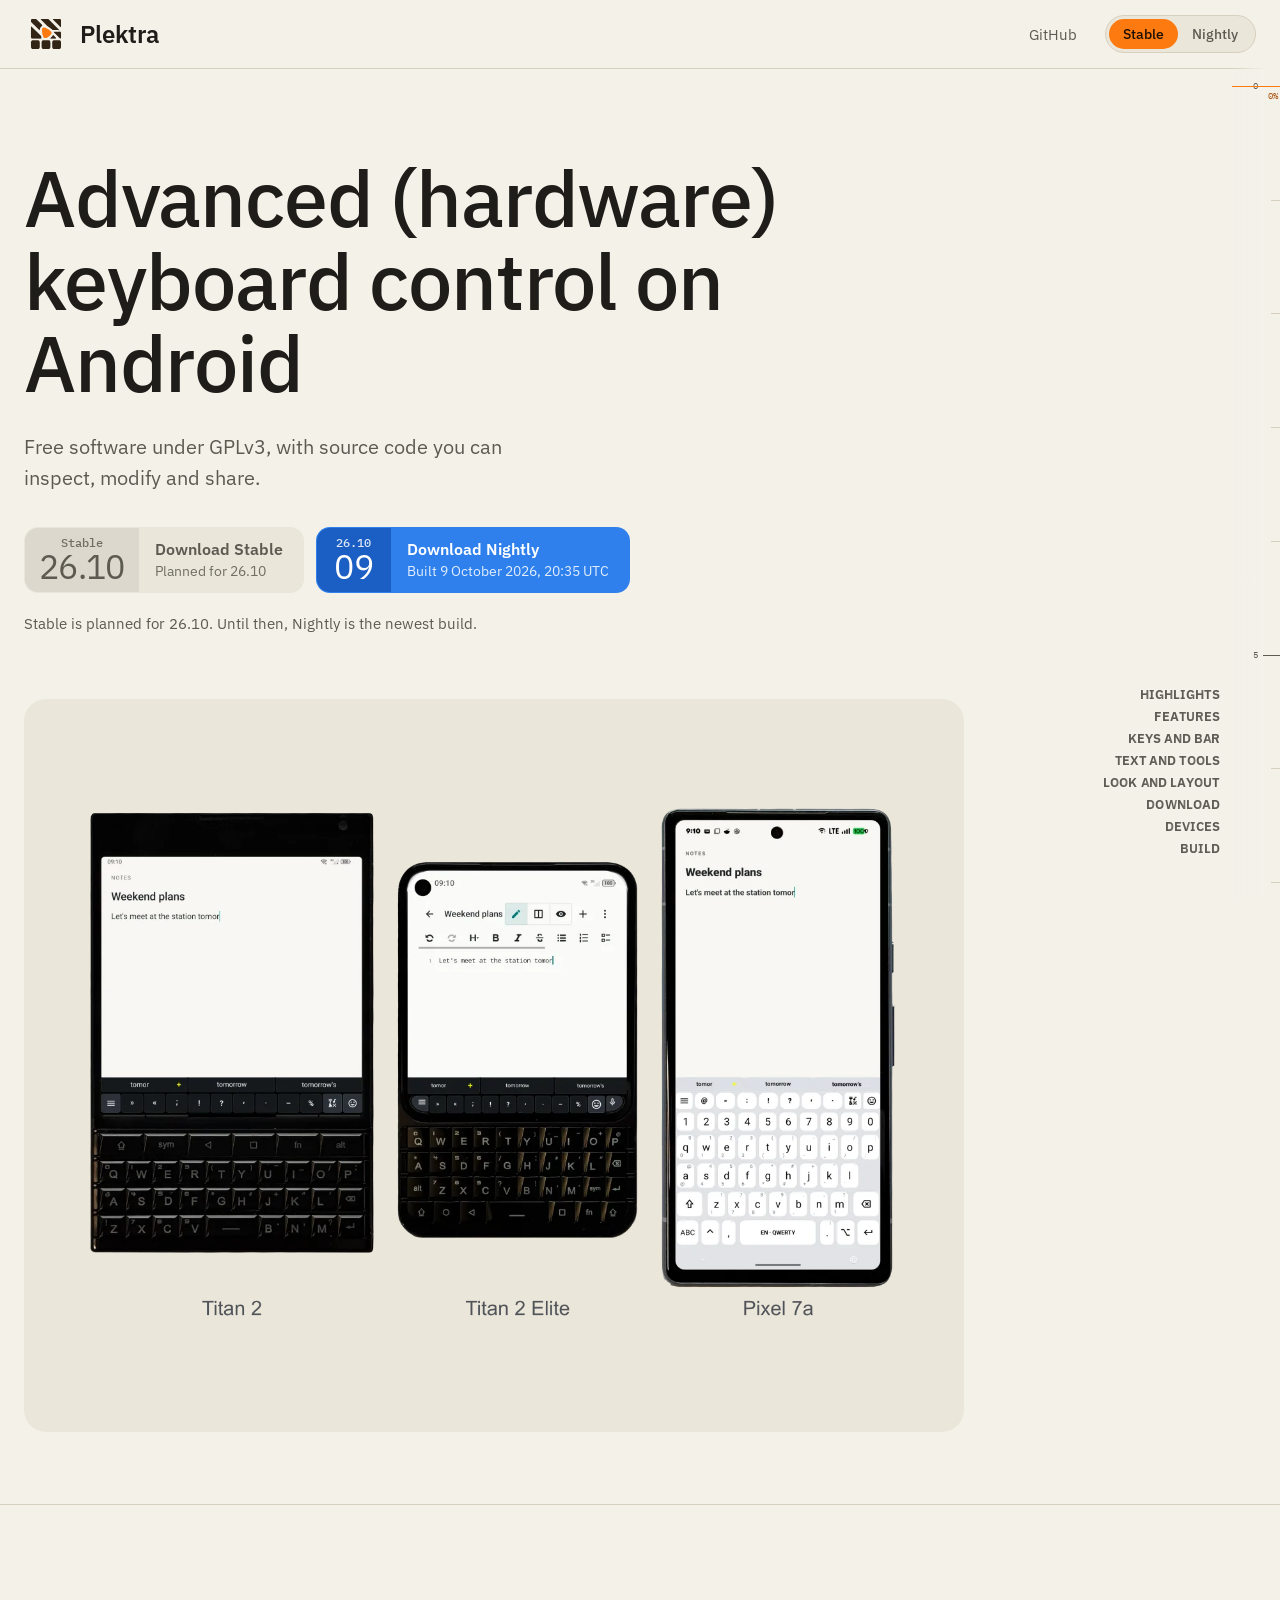
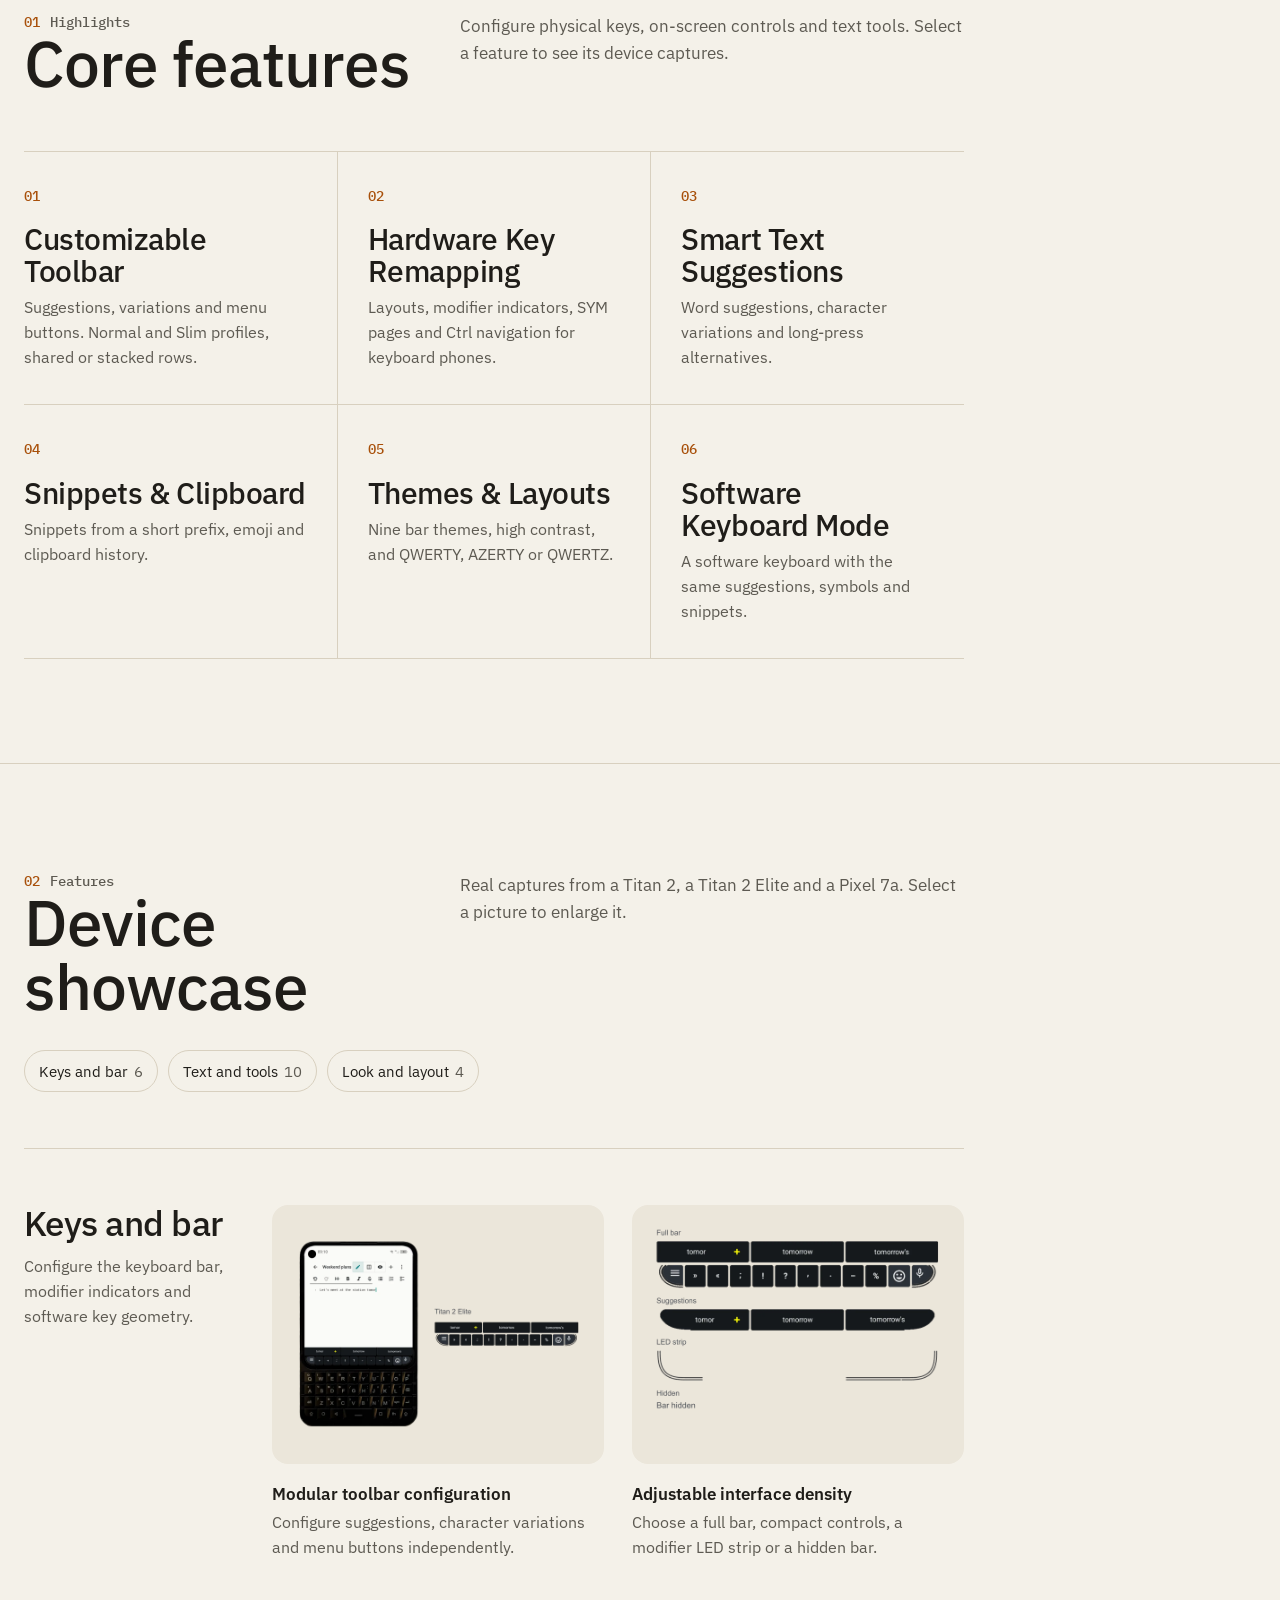
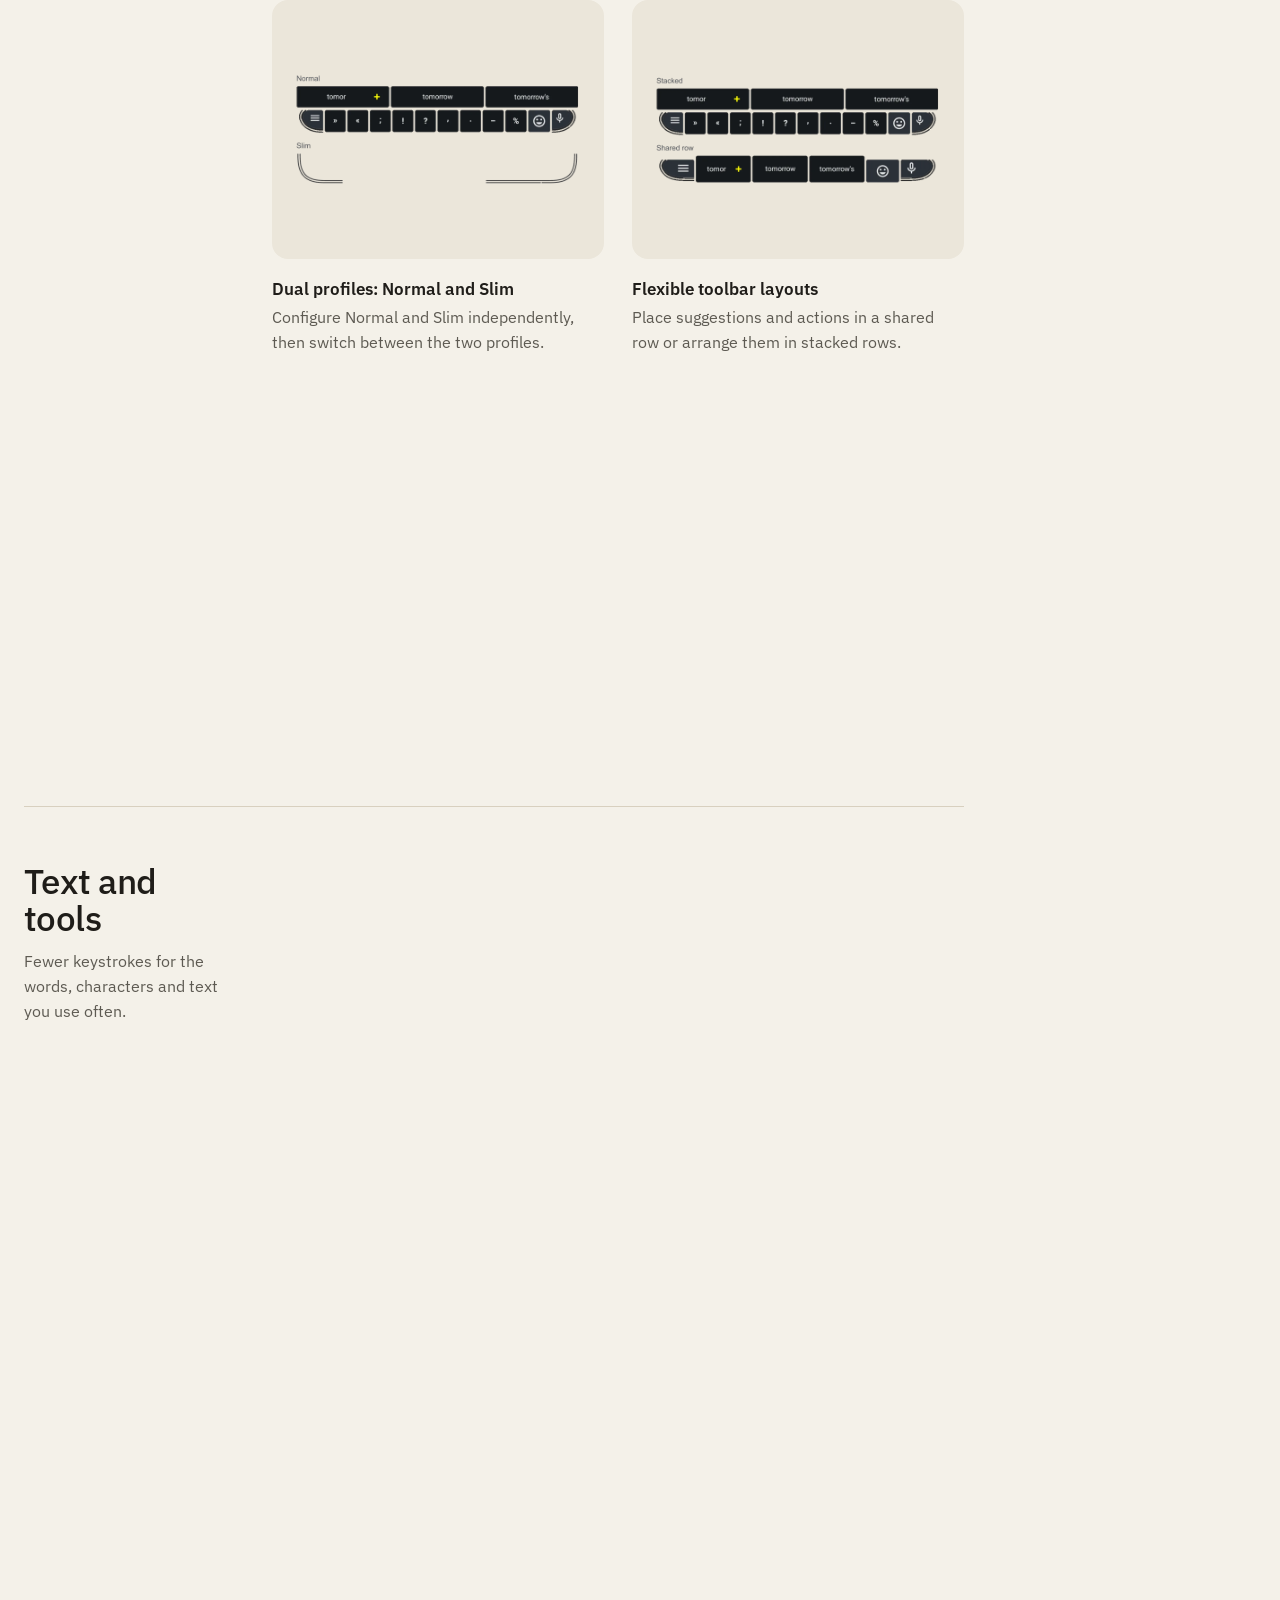
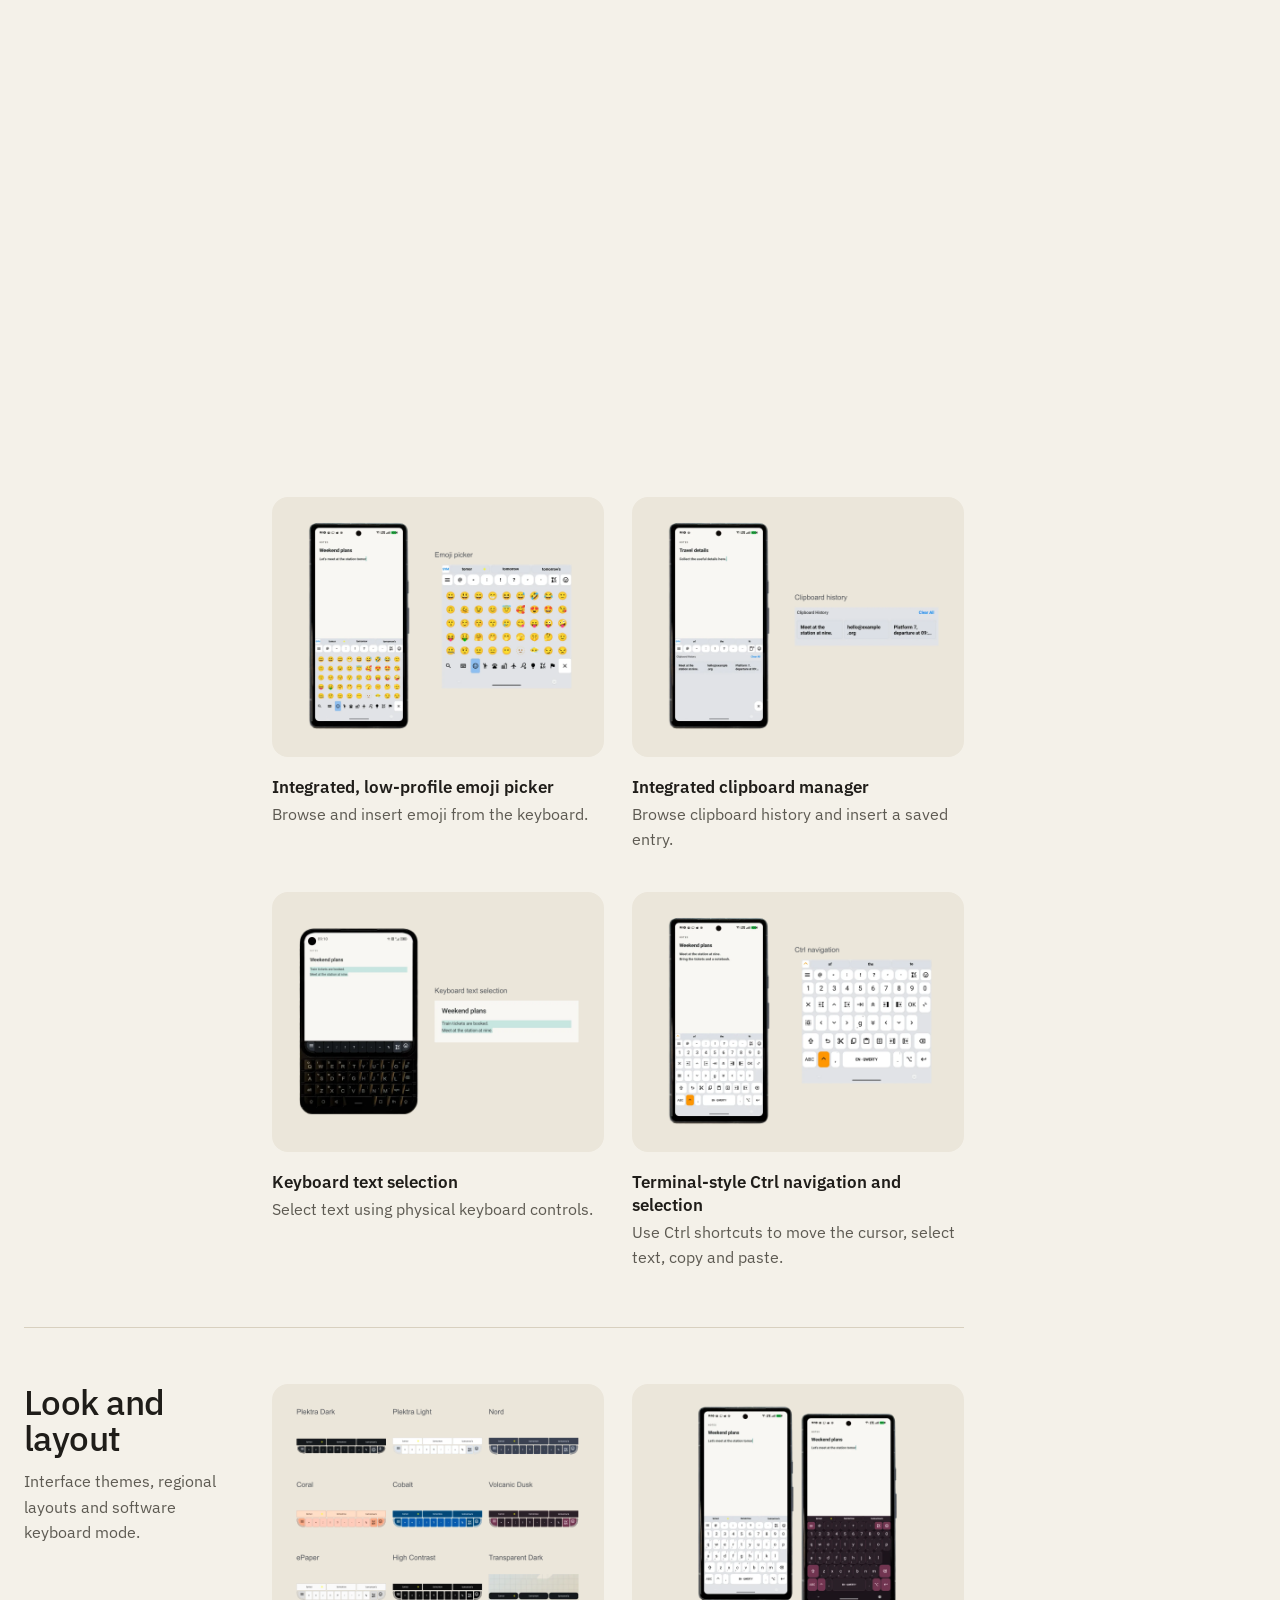
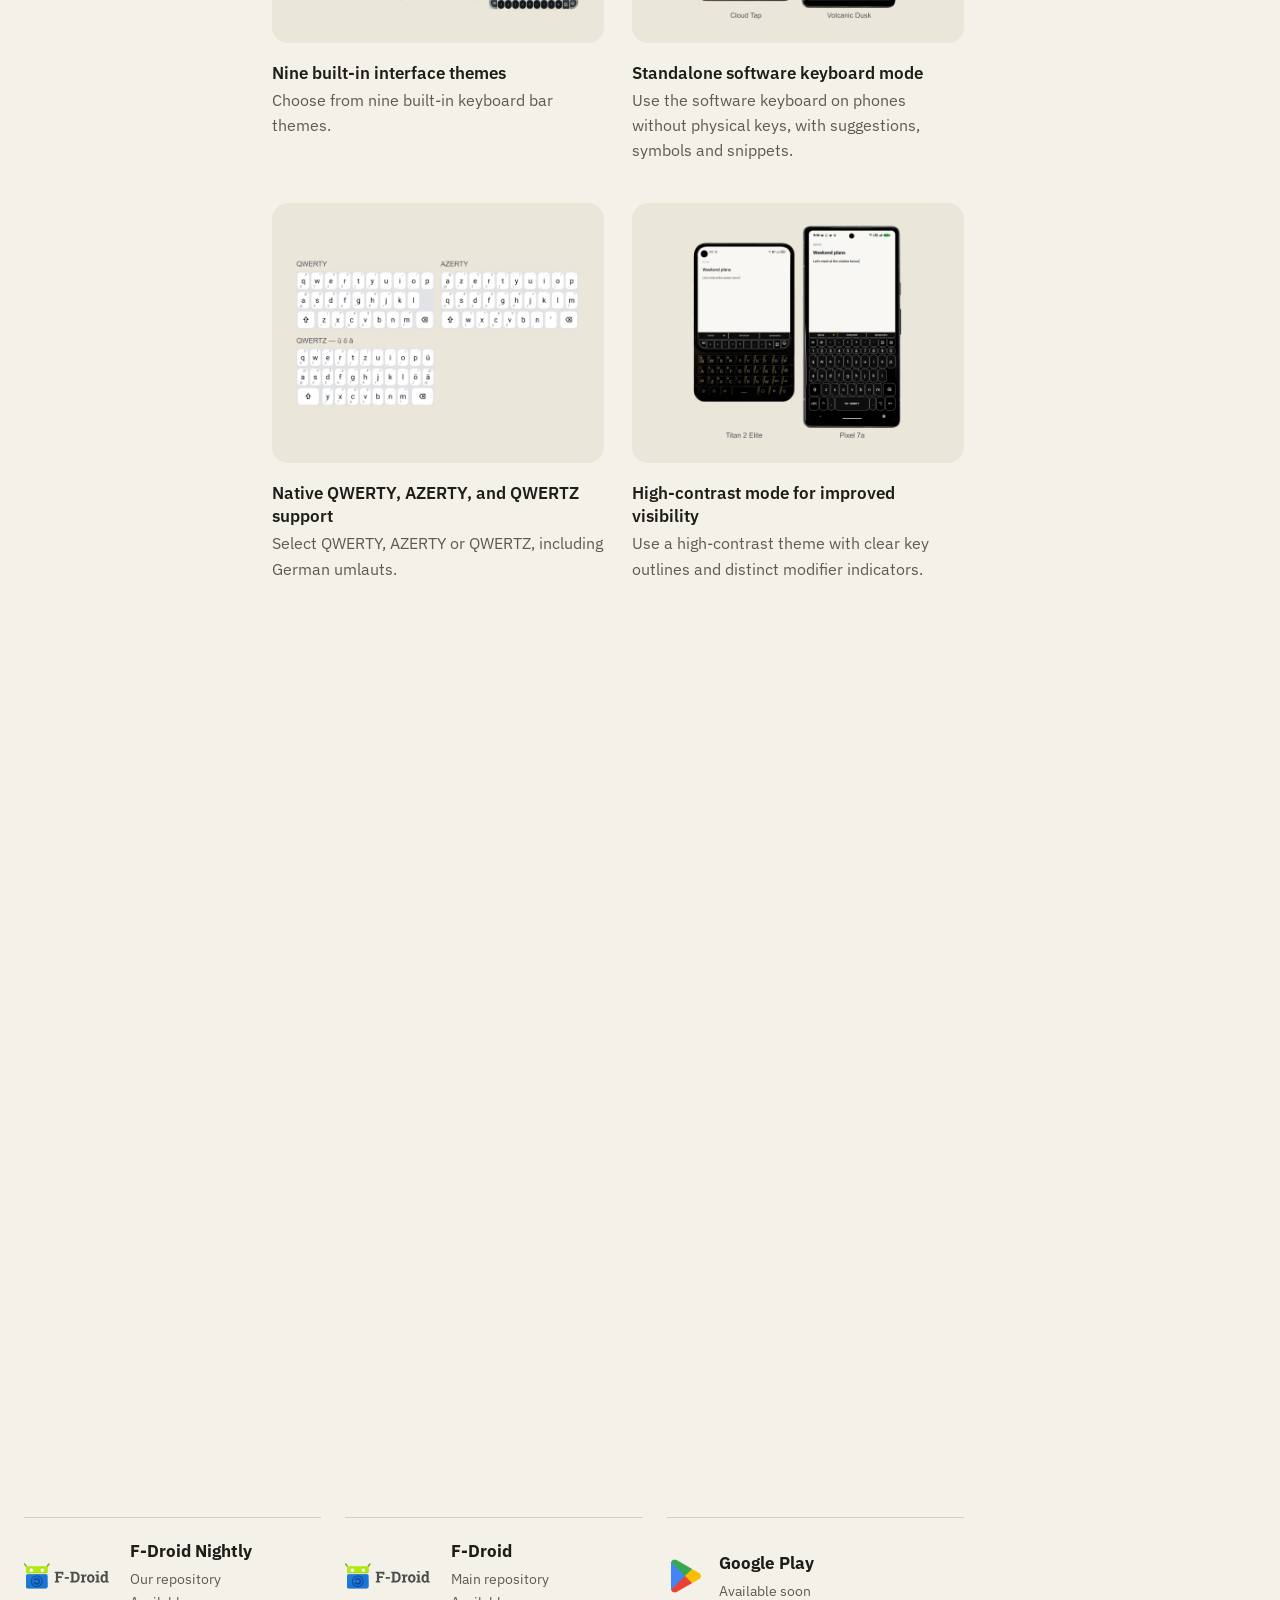
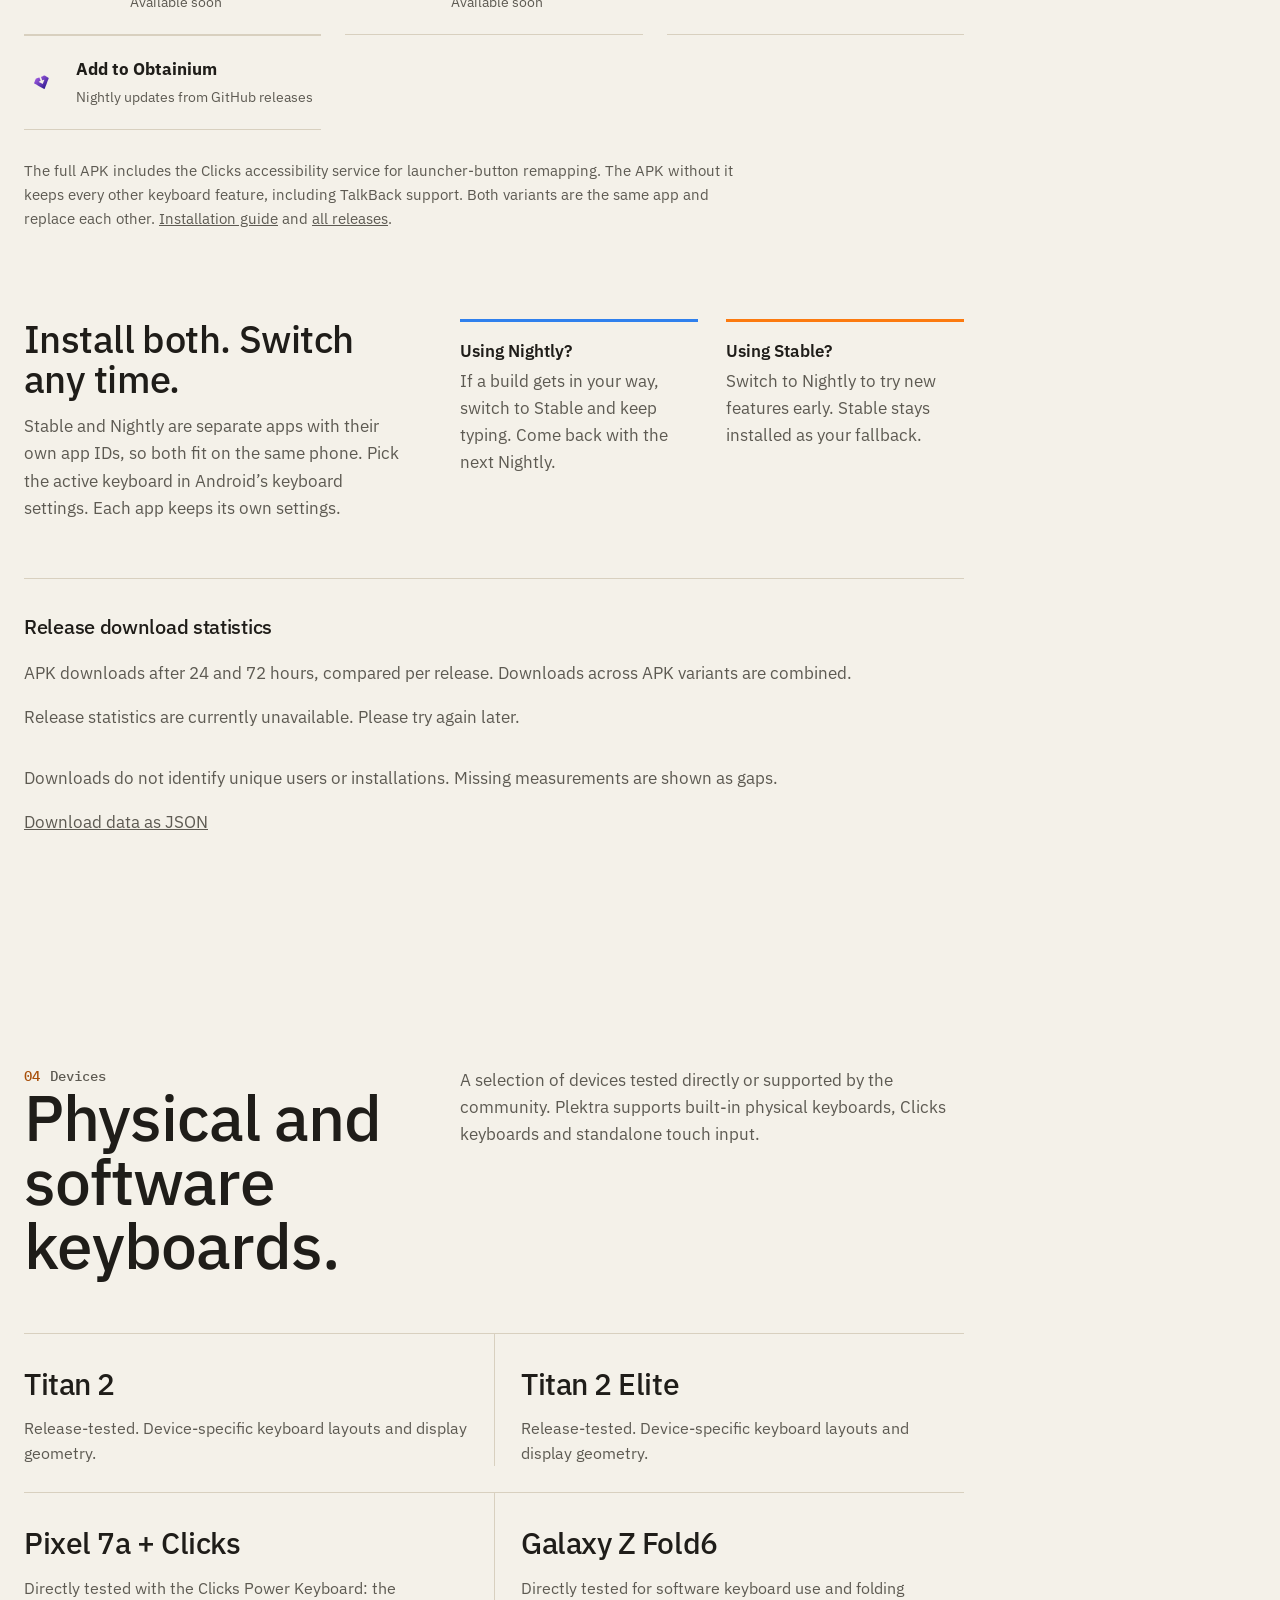
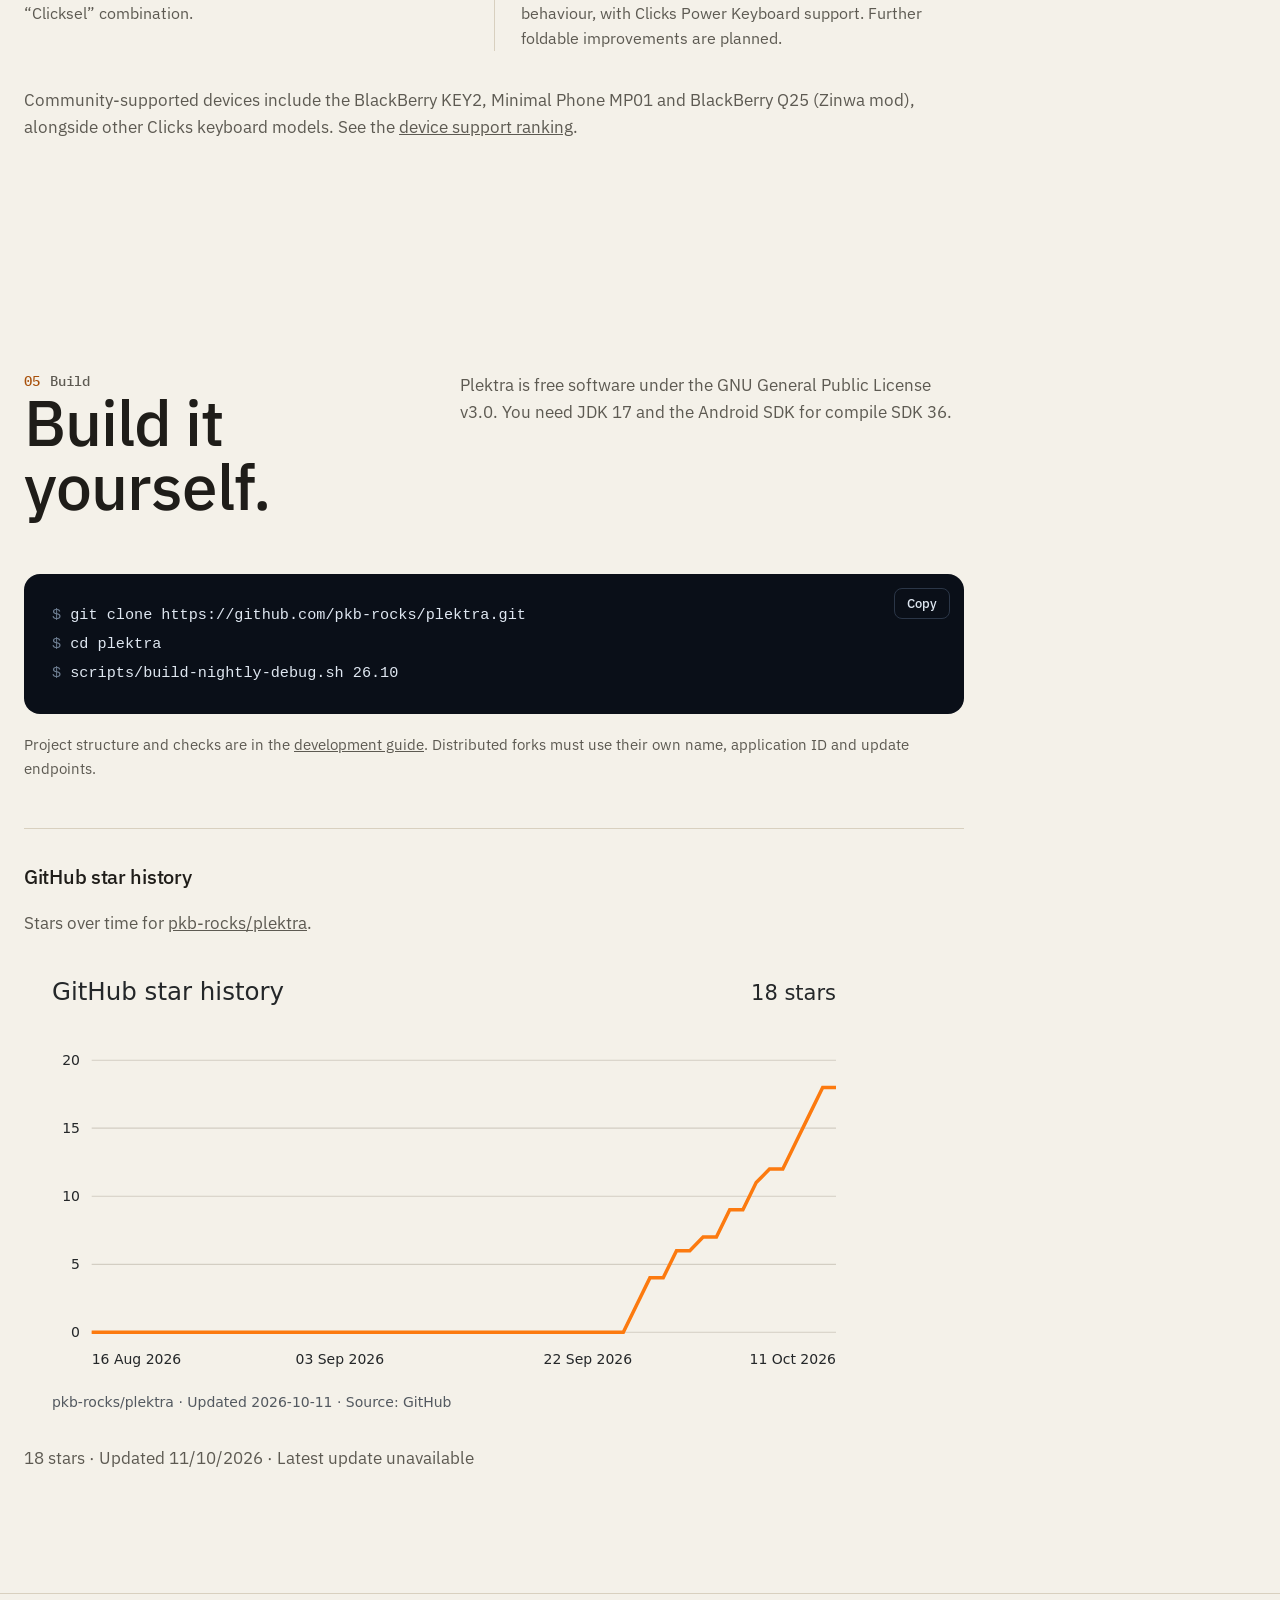
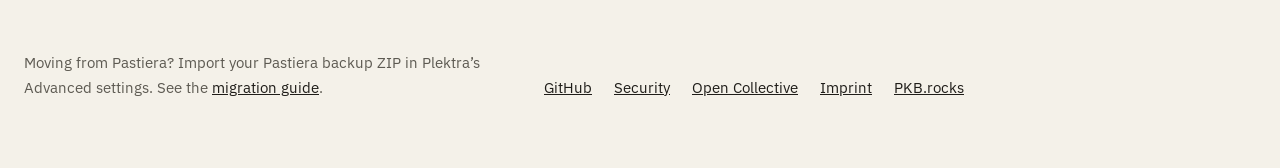
==== plektra/index.html @ b39e043f "Add the Plektra product page and dynamic project statistics Introduce Stable and Nightly presentatio" ====
<!doctype html>
<html lang="en" data-channel="stable">
  <head>
    <meta charset="utf-8">
    <meta name="viewport" content="width=device-width, initial-scale=1">
    <title>Plektra: advanced (hardware) keyboard control on Android</title>
    <meta name="description" content="Free software under GPLv3, with source code you can inspect, modify and share.">
    <meta property="og:title" content="Plektra: advanced (hardware) keyboard control on Android">
    <meta property="og:description" content="Configurable layouts, input tools and keyboard controls for Android phones with physical keyboards.">
    <meta property="og:type" content="website">
    <meta property="og:url" content="https://pkb.rocks/plektra/">
    <meta property="og:image" content="https://pkb.rocks/plektra/assets/shots/stable/01-devices.webp">
    <link rel="icon" href="assets/logo-stable.svg" type="image/svg+xml" data-favicon>
    <script>
      // Apply the saved channel before first paint. ?channel=nightly wins over the saved choice.
      (() => {
        const fromUrl = new URLSearchParams(location.search).get("channel");
        let saved = null;
        try { saved = localStorage.getItem("plektra-channel"); } catch {}
        const channel = [fromUrl, saved].find((c) => c === "stable" || c === "nightly") ?? "stable";
        document.documentElement.dataset.channel = channel;
        // Reveal animations only with motion allowed; content stays visible if the module never runs.
        if (!matchMedia("(prefers-reduced-motion: reduce)").matches) {
          document.documentElement.classList.add("reveal-on");
          setTimeout(() => { if (!window.plektraReveal) document.documentElement.classList.remove("reveal-on"); }, 3000);
        }
      })();
    </script>
    <link rel="preconnect" href="https://fonts.googleapis.com">
    <link rel="preconnect" href="https://fonts.gstatic.com" crossorigin>
    <link rel="stylesheet" href="https://fonts.googleapis.com/css2?family=IBM+Plex+Sans:wght@400;500;600;700&family=IBM+Plex+Mono:wght@400;500&display=swap">
    <style>
      :root, .theme-stable {
        --bg: #f4f1e9;
        --surface: #ebe6da;
        --text: #1f1d19;
        --muted: #5d5a52;
        --line: #d8d0bf;
        --accent: #fc7a0f;
        --accent-text: #a8500a;
        --on-accent: #1d0f00;
        color-scheme: light;
      }
      [data-channel="nightly"], .theme-nightly {
        --bg: #0b1220;
        --surface: #121c2e;
        --text: #e6edf5;
        --muted: #93a3b5;
        --line: #22314a;
        --accent: #2f80ed;
        --accent-text: #8fbaf5;
        --on-accent: #ffffff;
        color-scheme: dark;
      }
      :root {
        --sans: "IBM Plex Sans", system-ui, sans-serif;
        --mono: "IBM Plex Mono", ui-monospace, monospace;
      }

      * { box-sizing: border-box; }
      html { scroll-behavior: smooth; }
      body {
        margin: 0;
        background: var(--bg);
        color: var(--text);
        font: 400 1.0625rem/1.6 var(--sans);
        transition: background-color .35s ease, color .35s ease;
      }
      a { color: inherit; }
      a:focus-visible, button:focus-visible {
        outline: 2px solid var(--accent);
        outline-offset: 3px;
        border-radius: 6px;
      }
      img { display: block; max-width: 100%; height: auto; }
      h1, h2, h3 { font-family: var(--sans); font-weight: 500; letter-spacing: -0.015em; margin: 0; }
      .wrap { width: min(1200px, calc(100% - 48px)); margin-inline: auto; }

      /* Header */
      .top {
        position: sticky;
        top: 0;
        z-index: 10;
        background: var(--bg);
        border-bottom: 1px solid var(--line);
        transition: background-color .35s ease;
      }
      .top > .wrap { display: flex; align-items: center; gap: 28px; min-height: 68px; width: calc(100% - 48px); margin-inline: 24px; }
      .brand { display: flex; align-items: center; gap: 12px; font-size: 1.5rem; font-weight: 600; text-decoration: none; }
      .brand img { width: 44px; height: 44px; }
      .gh-link { margin-left: auto; font-size: .95rem; color: var(--muted); text-decoration: none; }
      .gh-link:hover { color: var(--text); }

      /* Table of contents: always visible below the header, marks the current section. */
      .toc { border-top: 1px solid var(--line); position: relative; }
      .toc ol {
        display: flex;
        align-items: center;
        gap: 26px;
        margin: 0;
        padding: 0;
        list-style: none;
        overflow-x: auto;
        scrollbar-width: none;
      }
      .toc ol::-webkit-scrollbar { display: none; }
      .toc a {
        position: relative;
        display: block;
        padding: 12px 0;
        font-size: .92rem;
        color: var(--muted);
        text-decoration: none;
        white-space: nowrap;
      }
      .toc a span { margin-right: 8px; font: 500 .8rem var(--mono); }
      .toc .sub a { font-size: .86rem; }
      .toc .sub + li:not(.sub) { margin-left: 6px; }
      .toc a:hover { color: var(--text); }
      .toc a[aria-current="true"] { color: var(--text); }
      .toc a[aria-current="true"] span { color: var(--accent-text); }
      .toc a[aria-current="true"]::after {
        content: "";
        position: absolute;
        left: 0;
        right: 0;
        bottom: 0;
        height: 2px;
        border-radius: 2px;
        background: var(--accent);
      }
      .toc-progress {
        position: absolute;
        left: 0;
        bottom: -1px;
        width: 100%;
        height: 1px;
        background: var(--accent);
        transform-origin: left;
        transform: scaleX(var(--progress, 0));
        opacity: .55;
      }
      section, .chapter { scroll-margin-top: 124px; }
      .switch {
        display: inline-flex;
        padding: 3px;
        border: 1px solid var(--line);
        border-radius: 999px;
        background: var(--surface);
      }
      .switch button {
        border: 0;
        background: transparent;
        color: var(--muted);
        font: 500 .88rem var(--sans);
        padding: 6px 14px;
        border-radius: 999px;
        cursor: pointer;
      }
      .switch button[aria-pressed="true"] { background: var(--accent); color: var(--on-accent); }

      /* Hero */
      .hero { padding: 88px 0 72px; }
      .hero-text { max-width: 1100px; }
      h1 { font-size: clamp(3rem, 6.2vw, 5.4rem); line-height: 1.04; max-width: 24ch; }
      .lede { margin: 26px 0 0; max-width: 46ch; font-size: 1.22rem; color: var(--muted); }
      .actions { display: flex; flex-wrap: wrap; align-items: center; gap: 12px; margin-top: 34px; }
      .btn {
        display: inline-flex;
        align-items: center;
        min-height: 46px;
        padding: 0 20px;
        border-radius: 10px;
        border: 1px solid var(--line);
        background: transparent;
        color: var(--text);
        font: 500 1rem var(--sans);
        text-decoration: none;
      }
      .btn:hover { border-color: var(--muted); }
      .btn.primary { background: var(--accent); border-color: var(--accent); color: var(--on-accent); font-weight: 600; }
      .btn.primary:hover { filter: brightness(1.06); }
      .hero-meta { margin: 18px 0 0; font-size: .95rem; color: var(--muted); }
      .hero-meta code { font: 500 .88rem var(--mono); color: var(--text); }
      .hero-shot {
        margin-top: 64px;
        padding: clamp(16px, 4vw, 48px);
        border-radius: 22px;
        background: var(--surface);
        transition: background-color .35s ease;
      }
      .hero-shot img { margin-inline: auto; width: min(1100px, 100%); }

      /* Sections */
      section { padding: 104px 0; border-top: 1px solid var(--line); }
      .section-head { display: grid; grid-template-columns: minmax(0, 1fr) minmax(0, 1.3fr); gap: 48px; margin-bottom: 56px; }
      h2 { font-size: clamp(2.5rem, 5vw, 4.2rem); line-height: 1; }
      .section-head p { margin: 4px 0 0; max-width: 52ch; color: var(--muted); }

      /* Features */
      .chapter-nav { display: flex; flex-wrap: wrap; gap: 10px; margin: -24px 0 56px; }
      .chapter-nav a {
        text-decoration: none;
        padding: 8px 14px;
        border: 1px solid var(--line);
        border-radius: 999px;
        font-size: .95rem;
      }
      .chapter-nav a span { color: var(--muted); margin-left: 6px; }
      .chapter-nav a:hover { border-color: var(--muted); }
      .chapter {
        display: grid;
        grid-template-columns: minmax(200px, .55fr) minmax(0, 2fr);
        gap: 48px;
        padding: 56px 0;
        border-top: 1px solid var(--line);
      }
      .chapter-title { position: sticky; top: 140px; align-self: start; }
      .chapter-title h3 { font-size: 2.2rem; line-height: 1.05; }
      .chapter-title p { margin: 12px 0 0; color: var(--muted); font-size: .98rem; }
      .grid { display: grid; grid-template-columns: repeat(2, minmax(0, 1fr)); gap: 40px 28px; }
      .feature { margin: 0; }
      .shot {
        display: block;
        width: 100%;
        padding: 18px;
        border: 0;
        border-radius: 16px;
        background: var(--surface);
        cursor: zoom-in;
        transition: background-color .35s ease;
      }
      .shot:hover { outline: 1px solid var(--line); }
      .feature h4 { margin: 18px 0 4px; font: 600 1.08rem/1.35 var(--sans); }
      .feature p { margin: 0; color: var(--muted); font-size: .98rem; }

      /* Downloads */
      .channels { display: grid; grid-template-columns: repeat(2, minmax(0, 1fr)); gap: 24px; }
      .channel {
        padding: 36px;
        border-radius: 22px;
        background: var(--bg);
        color: var(--text);
        border: 1px solid var(--line);
      }
      .channel header { display: flex; align-items: center; gap: 14px; }
      .channel header img { width: 48px; height: 48px; }
      .channel h3 { font-size: 2.3rem; line-height: 1; }
      .channel .desc { margin: 18px 0 26px; color: var(--muted); max-width: 44ch; }
      .channel dl { display: grid; grid-template-columns: auto 1fr; gap: 6px 18px; margin: 0 0 28px; font-size: .95rem; }
      .channel dt { color: var(--muted); }
      .channel dd { margin: 0; font: 500 .9rem var(--mono); overflow-wrap: anywhere; }
      .channel .links { display: flex; flex-wrap: wrap; gap: 8px 20px; margin-top: 22px; font-size: .95rem; }
      .channel .links a { color: var(--accent-text); text-underline-offset: 4px; }
      .channel .planned { margin: 0; padding: 14px 16px; border-radius: 10px; background: var(--surface); color: var(--muted); font-size: .95rem; }
      .distribution { display: grid; grid-template-columns: repeat(auto-fit, minmax(220px, 1fr)); gap: 0 24px; margin-top: 36px; }
      .distribution a { display: flex; align-items: center; gap: 16px; padding: 20px 0; border-block: 1px solid var(--line); text-decoration: none; }
      .distribution a:hover strong { text-decoration: underline; text-underline-offset: 4px; }
      .distribution img { width: 36px; height: 36px; object-fit: contain; flex-shrink: 0; }
      .distribution img.fdroid { width: 90px; }
      .distribution strong, .distribution small { display: block; }
      .distribution small { color: var(--muted); margin-top: 3px; }
      .variant-note { margin: 28px 0 0; max-width: 80ch; color: var(--muted); font-size: .95rem; }

      .both { display: grid; grid-template-columns: minmax(0, 1fr) minmax(0, 1.3fr); gap: 48px; margin-top: 88px; }
      .both h3 { font-size: 2.4rem; line-height: 1.05; }
      .both > div > p { margin: 14px 0 0; color: var(--muted); }
      .both-cases { display: grid; grid-template-columns: 1fr 1fr; gap: 28px; }
      .both-cases div { border-top: 3px solid var(--case); padding-top: 18px; }
      .both-cases .from-nightly { --case: #2f80ed; }
      .both-cases .from-stable { --case: #fc7a0f; }
      .both-cases h4 { margin: 0 0 6px; font: 600 1.05rem var(--sans); }
      .both-cases p { margin: 0; color: var(--muted); }

      /* Devices */
      .devices { display: grid; grid-template-columns: repeat(2, 1fr); border-top: 1px solid var(--line); }
      .devices div { padding: 26px 26px 0 0; }
      .devices div:nth-child(even) { padding-left: 26px; border-left: 1px solid var(--line); }
      .devices div:nth-child(n + 3) { border-top: 1px solid var(--line); margin-top: 26px; }
      .devices h3 { font-size: 1.9rem; }
      .devices p { margin: 8px 0 0; color: var(--muted); font-size: .98rem; }
      .devices-note { margin-top: 36px; color: var(--muted); }

      /* Build */
      .terminal {
        position: relative;
        margin: 0;
        padding: 26px 28px;
        border-radius: 16px;
        background: #0a0f18;
        color: #dfe7f1;
        font: 400 .95rem/1.8 var(--mono);
        overflow-x: auto;
      }
      .terminal .prompt { color: #6f7f93; user-select: none; }
      .copy {
        position: absolute;
        top: 14px;
        right: 14px;
        border: 1px solid #2b3647;
        background: transparent;
        color: #dfe7f1;
        font: 500 .82rem var(--sans);
        padding: 6px 12px;
        border-radius: 8px;
        cursor: pointer;
      }
      .build-note { margin: 18px 0 0; color: var(--muted); font-size: .95rem; }

      /* Footer */
      footer { padding: 56px 0 72px; border-top: 1px solid var(--line); color: var(--muted); font-size: .95rem; }
      footer .wrap { display: grid; grid-template-columns: 1fr auto; gap: 32px; align-items: end; }
      footer p { margin: 0; max-width: 62ch; }
      footer ul { list-style: none; margin: 0; padding: 0; display: flex; flex-wrap: wrap; gap: 8px 22px; }
      footer a { color: var(--text); }

      /* Viewer */
      dialog {
        width: min(1320px, 94vw);
        max-height: 94vh;
        padding: clamp(16px, 3vw, 40px);
        border: 0;
        border-radius: 20px;
        background: var(--surface);
        color: var(--text);
      }
      dialog::backdrop { background: rgb(5 8 14 / .78); }
      dialog img { width: 100%; height: auto; max-height: 78vh; object-fit: contain; }
      dialog .bar { display: flex; align-items: center; gap: 12px; margin-top: 18px; }
      dialog .bar p { margin: 0 auto 0 0; font-weight: 600; }
      dialog .bar button {
        border: 1px solid var(--line);
        background: var(--bg);
        color: var(--text);
        font: 500 .92rem var(--sans);
        padding: 8px 14px;
        border-radius: 8px;
        cursor: pointer;
      }

      /* Download buttons: the CalVer version is the date, so the date is the button's anchor. */
      .dl {
        display: inline-flex;
        align-items: stretch;
        min-height: 66px;
        border-radius: 14px;
        overflow: hidden;
        text-decoration: none;
        border: 1px solid transparent;
      }
      .dl .tile {
        display: grid;
        place-content: center;
        min-width: 74px;
        padding: 8px 14px;
        text-align: center;
        background: rgb(0 0 0 / .16);
      }
      .dl .tile small { display: block; font: 500 .72rem/1.2 var(--mono); opacity: .85; }
      .dl .tile strong { display: block; font: 400 2.1rem/1 var(--sans); letter-spacing: -.02em; }
      .dl .label { display: grid; align-content: center; gap: 1px; padding: 10px 20px 10px 16px; }
      .dl .label b { font: 600 1rem/1.25 var(--sans); }
      .dl .label span { font-size: .86rem; opacity: .86; }
      .dl.nightly { background: #2f80ed; color: #ffffff; }
      .dl.nightly .tile { background: #1b5fc4; }
      .dl.stable { background: #fc7a0f; color: #1d0f00; }
      .dl.stable .tile { background: #e0650a; color: #1d0f00; }
      .dl.pending { background: var(--surface); color: var(--muted); cursor: not-allowed; }
      .dl.pending .tile { background: rgb(127 127 127 / .14); color: var(--muted); }
      .dl:not(.pending):hover { filter: brightness(1.06); }
      [data-channel="nightly"] .actions .dl.nightly { order: -1; }
      .source-link { display: inline-block; margin-top: 18px; font-size: .95rem; color: var(--muted); }

      .calver { margin: 0 0 6px; display: flex; flex-wrap: wrap; align-items: baseline; gap: 2px 0; }
      .calver .ym { font: 400 clamp(3rem, 6vw, 4.4rem)/.9 var(--sans); letter-spacing: -.03em; }
      .calver .rest { font: 500 1.05rem var(--mono); color: var(--muted); margin-left: 4px; }
      .calver .rest b { color: var(--text); font-weight: 500; }
      .calver-date { margin: 0 0 26px; font-size: .98rem; color: var(--muted); }
      .calver-date strong { color: var(--text); font-weight: 600; }

      /* Section labels and the highlights overview */
      .label-row { display: flex; gap: 10px; margin-bottom: 18px; font: 500 .85rem var(--mono); color: var(--muted); }
      .label-row span:first-child { color: var(--accent-text); }
      .highlights {
        list-style: none;
        margin: 0;
        padding: 0;
        display: grid;
        grid-template-columns: repeat(3, minmax(0, 1fr));
        gap: 1px;
        background: var(--line);
        border-top: 1px solid var(--line);
        border-bottom: 1px solid var(--line);
      }
      .highlights li { background: var(--bg); transition: background-color .35s ease; }
      .highlights a { display: block; height: 100%; padding: 30px 30px 34px 0; text-decoration: none; }
      .highlights li:nth-child(3n+2) a, .highlights li:nth-child(3n) a { padding-left: 30px; }
      .highlights .num { font: 500 .85rem var(--mono); color: var(--accent-text); }
      .highlights h3 { margin: 14px 0 8px; font-size: 1.9rem; line-height: 1.05; }
      .highlights p { margin: 0; color: var(--muted); font-size: .98rem; }
      .highlights a:hover h3 { text-decoration: underline; text-decoration-thickness: 1px; text-underline-offset: 6px; }

      /* Scroll reveal, modelled on the reference: fade, rise 28px and unblur once. */
      .reveal-on [data-reveal] {
        opacity: 0;
        transform: translateY(28px);
        filter: blur(8px);
        transition:
          opacity .9s cubic-bezier(.215, .61, .355, 1) var(--delay, 0s),
          transform .9s cubic-bezier(.215, .61, .355, 1) var(--delay, 0s),
          filter .9s cubic-bezier(.215, .61, .355, 1) var(--delay, 0s);
      }
      .reveal-on [data-reveal].is-in { opacity: 1; transform: none; filter: none; }
      .rule { height: 1px; background: var(--line); transform-origin: left; }
      .reveal-on .rule { transform: scaleX(0); transition: transform .7s cubic-bezier(.45, 0, .2, 1); }
      .reveal-on .rule.is-in { transform: scaleX(1); }
      section.drawn { border-top: 0; padding-top: 0; }
      section.drawn > .wrap { padding-top: 104px; }
      @media (max-width: 640px) { section.drawn > .wrap { padding-top: 76px; } }

      @media (max-width: 960px) {
        .highlights { grid-template-columns: repeat(2, minmax(0, 1fr)); }
        .highlights li:nth-child(n) a { padding: 26px 22px 30px 0; }
        .highlights li:nth-child(2n) a { padding-left: 22px; }
      }
      @media (max-width: 640px) {
        .highlights { grid-template-columns: 1fr; }
        .highlights li:nth-child(n) a { padding: 24px 0 26px; }
        .dl { width: 100%; }
      }

      @media (max-width: 960px) {
        .section-head, .chapter, .both, footer .wrap { grid-template-columns: 1fr; gap: 28px; }
        .chapter-title { position: static; }
        .channels { grid-template-columns: 1fr; }
      }
      @media (max-width: 640px) {
        .top > .wrap { gap: 12px; flex-wrap: wrap; padding-block: 8px; width: calc(100% - 32px); margin-inline: 16px; }
        .brand { font-size: 1.25rem; }
        .brand img { width: 40px; height: 40px; }
        .grid, .both-cases, .devices { grid-template-columns: 1fr; }
        .devices div + div { padding-left: 0; border-left: 0; border-top: 1px solid var(--line); margin-top: 26px; }
        .channel { padding: 26px; }
        section { padding: 76px 0; }
        .hero { padding-top: 56px; }
      }
      @media (prefers-reduced-motion: reduce) {
        html { scroll-behavior: auto; }
        * { transition: none !important; }
      }
      .release-statistics { margin-top: 56px; padding-top: 32px; border-top: 1px solid var(--line); }
      .release-statistics > p, .star-history p { color: var(--muted); }
      .statistics-results { display: grid; grid-template-columns: repeat(2, minmax(0, 1fr)); gap: 32px; }
      .statistics-channel img, .star-history img { display: block; width: 100%; height: auto; }
      .statistics-channel h3 { margin-bottom: 16px; }
      .statistics-channel summary { padding: 16px 0; cursor: pointer; }
      .table-scroll { overflow-x: auto; }
      .table-scroll table { width: 100%; border-collapse: collapse; font-size: .9rem; }
      .table-scroll caption { text-align: left; padding: 12px 0; color: var(--muted); }
      .table-scroll th, .table-scroll td { padding: 12px 8px; text-align: left; border-bottom: 1px solid var(--line); }
      .table-scroll td:first-child { min-width: 180px; overflow-wrap: anywhere; }
      .star-history { margin-top: 48px; padding-top: 32px; border-top: 1px solid var(--line); }
      .star-history picture { display: block; max-width: 840px; margin-top: 24px; }
      @media (max-width: 760px) { .statistics-results { grid-template-columns: 1fr; } }
    </style>
    <link rel="stylesheet" href="assets/contents.css">
  </head>
  <body>
    <header class="top">
      <div class="wrap">
        <a class="brand" href="#">
          <img src="assets/logo-stable.svg" alt="" width="44" height="44" data-logo>
          <span data-channel-name>Plektra</span>
        </a>
        <a class="gh-link" href="https://github.com/pkb-rocks/plektra">GitHub</a>
        <div class="switch" role="group" aria-label="Release channel">
          <button type="button" data-set-channel="stable" aria-pressed="true">Stable</button>
          <button type="button" data-set-channel="nightly" aria-pressed="false">Nightly</button>
        </div>
      </div>
      <nav class="toc" aria-label="Contents">
        <div class="wrap">
          <ol>
            <li><a href="#highlights"><span>01</span>Highlights</a></li>
            <li><a href="#features"><span>02</span>Features</a></li>
            <li class="sub"><a href="#keys">Keys and bar</a></li>
            <li class="sub"><a href="#text">Text and tools</a></li>
            <li class="sub"><a href="#look">Look and layout</a></li>
            <li><a href="#download"><span>03</span>Download</a></li>
            <li><a href="#devices"><span>04</span>Devices</a></li>
            <li><a href="#build"><span>05</span>Build</a></li>
          </ol>
        </div>
        <div class="toc-progress" data-toc-progress></div>
      </nav>
    </header>

    <main>
      <div class="wrap hero" id="plektra">
        <div class="hero-text" data-reveal-group data-stagger>
          <h1 data-reveal>Advanced (hardware) keyboard control on Android</h1>
          <p class="lede" data-reveal>Free software under GPLv3, with source code you can inspect, modify and share.</p>
          <div class="actions" data-reveal>
            <a class="dl stable pending" data-dl="stable" role="link" aria-disabled="true">
              <span class="tile"><small>Stable</small><strong data-dl-tile>26.10</strong></span>
              <span class="label"><b>Download Stable</b><span data-dl-sub>Planned for 26.10</span></span>
            </a>
            <a class="dl nightly" href="download/nightly/" data-dl="nightly">
              <span class="tile"><small data-dl-small>26.10</small><strong data-dl-tile>09</strong></span>
              <span class="label"><b>Download Nightly</b><span data-dl-sub>Built 9 October 2026, 20:35 UTC</span></span>
            </a>
          </div>
          <p class="hero-meta" data-hero-meta data-reveal>Stable is planned for 26.10. Until then, Nightly is the newest build.</p>
        </div>
        <div class="hero-shot" data-reveal>
          <img src="assets/shots/stable/01-devices.webp" data-shot="01-devices" width="1320" height="996"
               alt="Plektra on a Unihertz Titan 2, a Titan 2 Elite and a Pixel 7a, each suggesting “tomorrow” in a note">
        </div>
      </div>

      <section id="highlights" class="drawn">
        <div class="rule"></div>
        <div class="wrap">
          <div class="section-head" data-reveal>
            <div>
              <p class="label-row"><span>01</span><span>Highlights</span></p>
              <h2>Core features</h2>
            </div>
            <p>Configure physical keys, on-screen controls and text tools. Select a feature to see its device captures.</p>
          </div>
          <ol class="highlights" data-reveal-group>
            <li data-reveal><a href="#keys"><span class="num">01</span><h3>Customizable Toolbar</h3><p>Suggestions, variations and menu buttons. Normal and Slim profiles, shared or stacked rows.</p></a></li>
            <li data-reveal><a href="#keys"><span class="num">02</span><h3>Hardware Key Remapping</h3><p>Layouts, modifier indicators, SYM pages and Ctrl navigation for keyboard phones.</p></a></li>
            <li data-reveal><a href="#text"><span class="num">03</span><h3>Smart Text Suggestions</h3><p>Word suggestions, character variations and long-press alternatives.</p></a></li>
            <li data-reveal><a href="#text"><span class="num">04</span><h3>Snippets &amp; Clipboard</h3><p>Snippets from a short prefix, emoji and clipboard history.</p></a></li>
            <li data-reveal><a href="#look"><span class="num">05</span><h3>Themes &amp; Layouts</h3><p>Nine bar themes, high contrast, and QWERTY, AZERTY or QWERTZ.</p></a></li>
            <li data-reveal><a href="#look"><span class="num">06</span><h3>Software Keyboard Mode</h3><p>A software keyboard with the same suggestions, symbols and snippets.</p></a></li>
          </ol>
        </div>
      </section>

      <section id="features" class="drawn">
        <div class="rule"></div>
        <div class="wrap">
          <div class="section-head" data-reveal>
            <div>
              <p class="label-row"><span>02</span><span>Features</span></p>
              <h2>Device showcase</h2>
            </div>
            <p>Real captures from a Titan 2, a Titan 2 Elite and a Pixel 7a. Select a picture to enlarge it.</p>
          </div>
          <nav class="chapter-nav" aria-label="Feature groups" data-reveal>
            <a href="#keys">Keys and bar<span>6</span></a>
            <a href="#text">Text and tools<span>10</span></a>
            <a href="#look">Look and layout<span>4</span></a>
          </nav>

          <div class="chapter" id="keys">
            <div class="chapter-title" data-reveal>
              <h3>Keys and bar</h3>
              <p>Configure the keyboard bar, modifier indicators and software key geometry.</p>
            </div>
            <div class="grid" data-reveal-group>
              <figure class="feature" data-reveal>
                <button class="shot" type="button"><img src="assets/shots/stable/02-keyboard-bar.webp" data-shot="02-keyboard-bar" width="1320" height="996" loading="lazy" alt="Titan 2 Elite with the keyboard bar showing suggestions and menu buttons"></button>
                <figcaption><h4>Modular toolbar configuration</h4><p>Configure suggestions, character variations and menu buttons independently.</p></figcaption>
              </figure>
              <figure class="feature" data-reveal>
                <button class="shot" type="button"><img src="assets/shots/stable/03-bar-configurations.webp" data-shot="03-bar-configurations" width="1320" height="996" loading="lazy" alt="Four bar configurations: full bar, suggestions with menu, LED strip and hidden"></button>
                <figcaption><h4>Adjustable interface density</h4><p>Choose a full bar, compact controls, a modifier LED strip or a hidden bar.</p></figcaption>
              </figure>
              <figure class="feature" data-reveal>
                <button class="shot" type="button"><img src="assets/shots/stable/04-slim-profile.webp" data-shot="04-slim-profile" width="1320" height="996" loading="lazy" alt="Normal and Slim keyboard bar profiles compared"></button>
                <figcaption><h4>Dual profiles: Normal and Slim</h4><p>Configure Normal and Slim independently, then switch between the two profiles.</p></figcaption>
              </figure>
              <figure class="feature" data-reveal>
                <button class="shot" type="button"><img src="assets/shots/stable/05-shared-row.webp" data-shot="05-shared-row" width="1320" height="996" loading="lazy" alt="Stacked bar and shared row compared"></button>
                <figcaption><h4>Flexible toolbar layouts</h4><p>Place suggestions and actions in a shared row or arrange them in stacked rows.</p></figcaption>
              </figure>
              <figure class="feature" data-reveal>
                <button class="shot" type="button"><img src="assets/shots/stable/14-modifiers.webp" data-shot="14-modifiers" width="1320" height="996" loading="lazy" alt="Keyboard bar showing an active and a locked modifier"></button>
                <figcaption><h4>Live modifier state indicators</h4><p>See active and locked modifiers in the keyboard bar or Android status bar.</p></figcaption>
              </figure>
              <figure class="feature" data-reveal>
                <button class="shot" type="button"><img src="assets/shots/stable/20-key-arrangement.webp" data-shot="20-key-arrangement" width="1320" height="996" loading="lazy" alt="Software keyboard with ortholinear and staggered key arrangements"></button>
                <figcaption><h4>Ortholinear and staggered key geometries</h4><p>Choose ortholinear or staggered rows for the software keyboard.</p></figcaption>
              </figure>
            </div>
          </div>

          <div class="chapter" id="text">
            <div class="chapter-title" data-reveal>
              <h3>Text and tools</h3>
              <p>Fewer keystrokes for the words, characters and text you use often.</p>
            </div>
            <div class="grid" data-reveal-group>
              <figure class="feature" data-reveal>
                <button class="shot" type="button"><img src="assets/shots/stable/06-suggestions.webp" data-shot="06-suggestions" width="1320" height="996" loading="lazy" alt="Word suggestions for a partly typed word"></button>
                <figcaption><h4>Predictive text and completions</h4><p>Complete words from suggestions as you type. Dictionaries and locally learned next words are supported.</p></figcaption>
              </figure>
              <figure class="feature" data-reveal>
                <button class="shot" type="button"><img src="assets/shots/stable/07-variations.webp" data-shot="07-variations" width="1320" height="996" loading="lazy" alt="Character variations for the last typed key in the bar"></button>
                <figcaption><h4>Contextual character variations</h4><p>Select accented letters and symbols from the variations for the current character.</p></figcaption>
              </figure>
              <figure class="feature" data-reveal>
                <button class="shot" type="button"><img src="assets/shots/stable/19-key-popup.webp" data-shot="19-key-popup" width="1320" height="996" loading="lazy" alt="Long-press popup with alternate characters on the software keyboard"></button>
                <figcaption><h4>Long-press secondary characters</h4><p>Long-press a software key to select its secondary characters.</p></figcaption>
              </figure>
              <figure class="feature" data-reveal>
                <button class="shot" type="button"><img src="assets/shots/stable/08-snippet-selection.webp" data-shot="08-snippet-selection" width="1320" height="996" loading="lazy" alt="Saved snippets for an address, an email and a date"></button>
                <figcaption><h4>Expandable text snippets &amp; templates</h4><p>Save reusable text such as addresses, email addresses and dates. Find snippets with a short prefix.</p></figcaption>
              </figure>
              <figure class="feature" data-reveal>
                <button class="shot" type="button"><img src="assets/shots/stable/09-snippet-result.webp" data-shot="09-snippet-result" width="1320" height="996" loading="lazy" alt="A snippet shortcut before and after expansion"></button>
                <figcaption><h4>Text shortcut expansion</h4><p>Expand a snippet shortcut into its saved text.</p></figcaption>
              </figure>
              <figure class="feature" data-reveal>
                <button class="shot" type="button"><img src="assets/shots/stable/10-symbols.webp" data-shot="10-symbols" width="1320" height="996" loading="lazy" alt="SYM page with symbols mapped to the physical keys"></button>
                <figcaption><h4>Direct SYM layer mapping</h4><p>Open SYM pages and enter symbols using the corresponding physical keys.</p></figcaption>
              </figure>
              <figure class="feature" data-reveal>
                <button class="shot" type="button"><img src="assets/shots/stable/11-emoji.webp" data-shot="11-emoji" width="1320" height="996" loading="lazy" alt="Emoji picker below a conversation"></button>
                <figcaption><h4>Integrated, low-profile emoji picker</h4><p>Browse and insert emoji from the keyboard.</p></figcaption>
              </figure>
              <figure class="feature" data-reveal>
                <button class="shot" type="button"><img src="assets/shots/stable/12-clipboard.webp" data-shot="12-clipboard" width="1320" height="996" loading="lazy" alt="Clipboard history with copied entries"></button>
                <figcaption><h4>Integrated clipboard manager</h4><p>Browse clipboard history and insert a saved entry.</p></figcaption>
              </figure>
              <figure class="feature" data-reveal>
                <button class="shot" type="button"><img src="assets/shots/stable/13-selection.webp" data-shot="13-selection" width="1320" height="996" loading="lazy" alt="Text selected with keyboard controls"></button>
                <figcaption><h4>Keyboard text selection</h4><p>Select text using physical keyboard controls.</p></figcaption>
              </figure>
              <figure class="feature" data-reveal>
                <button class="shot" type="button"><img src="assets/shots/stable/21-ctrl-navigation.webp" data-shot="21-ctrl-navigation" width="1320" height="996" loading="lazy" alt="Ctrl layer with navigation and editing actions on the keys"></button>
                <figcaption><h4>Terminal-style Ctrl navigation and selection</h4><p>Use Ctrl shortcuts to move the cursor, select text, copy and paste.</p></figcaption>
              </figure>
            </div>
          </div>

          <div class="chapter" id="look">
            <div class="chapter-title" data-reveal>
              <h3>Look and layout</h3>
              <p>Interface themes, regional layouts and software keyboard mode.</p>
            </div>
            <div class="grid" data-reveal-group>
              <figure class="feature" data-reveal>
                <button class="shot" type="button"><img src="assets/shots/stable/15-hardware-themes.webp" data-shot="15-hardware-themes" width="1320" height="996" loading="lazy" alt="Nine keyboard bar themes, from Plektra Dark to Transparent Dark"></button>
                <figcaption><h4>Nine built-in interface themes</h4><p>Choose from nine built-in keyboard bar themes.</p></figcaption>
              </figure>
              <figure class="feature" data-reveal>
                <button class="shot" type="button"><img src="assets/shots/stable/16-software-keyboard.webp" data-shot="16-software-keyboard" width="1320" height="996" loading="lazy" alt="Software keyboard on a Pixel 7a in two themes"></button>
                <figcaption><h4>Standalone software keyboard mode</h4><p>Use the software keyboard on phones without physical keys, with suggestions, symbols and snippets.</p></figcaption>
              </figure>
              <figure class="feature" data-reveal>
                <button class="shot" type="button"><img src="assets/shots/stable/17-layouts.webp" data-shot="17-layouts" width="1320" height="996" loading="lazy" alt="QWERTY, AZERTY and QWERTZ layouts"></button>
                <figcaption><h4>Native QWERTY, AZERTY, and QWERTZ support</h4><p>Select QWERTY, AZERTY or QWERTZ, including German umlauts.</p></figcaption>
              </figure>
              <figure class="feature" data-reveal>
                <button class="shot" type="button"><img src="assets/shots/stable/18-high-contrast.webp" data-shot="18-high-contrast" width="1320" height="996" loading="lazy" alt="High-contrast theme on a Titan 2 Elite and a Pixel 7a"></button>
                <figcaption><h4>High-contrast mode for improved visibility</h4><p>Use a high-contrast theme with clear key outlines and distinct modifier indicators.</p></figcaption>
              </figure>
            </div>
          </div>
        </div>
      </section>

      <section id="download" class="drawn">
        <div class="rule"></div>
        <div class="wrap">
          <div class="section-head" data-reveal>
            <div>
              <p class="label-row"><span>03</span><span>Download</span></p>
              <h2>Download.</h2>
            </div>
            <p>Stable is the release for everyday use. Nightly gets new features first and can contain bugs. Version numbers are dates: 26.10 is October 2026, and a Nightly adds the day and the UTC build time.</p>
          </div>

          <div class="channels" data-reveal-group>
            <article class="channel theme-stable" data-release="stable" data-reveal>
              <header>
                <img src="assets/logo-stable.svg" alt="" width="48" height="48">
                <h3>Plektra</h3>
              </header>
              <p class="desc">The stable release. New versions follow the calendar, starting with 26.10.</p>
              <p class="calver" data-calver><span class="ym">26.10</span></p>
              <p class="calver-date" data-calver-date>Planned for <strong>October 2026</strong></p>
              <p class="planned" data-when-missing>No stable release is published yet.</p>
              <div data-when-available hidden>
                <a class="btn primary" href="download/stable/">Download APK</a>
                <div class="links">
                  <a href="download/stable/?variant=no-accessibility">APK without accessibility service</a>
                  <a href="download/stable/?to=notes">Release notes</a>
                  <a href="download/stable/?to=checksums">SHA256SUMS</a>
                </div>
              </div>
            </article>

            <article class="channel theme-nightly" data-release="nightly" data-reveal>
              <header>
                <img src="assets/logo-nightly.svg" alt="" width="48" height="48">
                <h3>Plektra Nightly</h3>
              </header>
              <p class="desc">Development builds with the newest features. Expect bugs and incomplete features now and then.</p>
              <p class="planned" data-when-missing hidden>No Nightly is published right now.</p>
              <p class="calver" data-calver><span class="ym">26.10</span><span class="rest">-nightly.<b>09</b>.203552Z</span></p>
              <p class="calver-date" data-calver-date>Built <strong>9 October 2026</strong>, 20:35 UTC</p>
              <div data-when-available>
                <a class="btn primary" href="download/nightly/">Download APK</a>
                <div class="links">
                  <a href="download/nightly/?variant=no-accessibility">APK without accessibility service</a>
                  <a href="download/nightly/?to=notes">Release notes</a>
                  <a href="download/nightly/?to=checksums">SHA256SUMS</a>
                </div>
              </div>
            </article>
          </div>

          <div class="distribution" aria-label="App stores and updates" data-reveal>
            <a href="https://pkb.rocks/fdroid/nightly/repo">
              <img class="fdroid" src="assets/distribution/fdroid.svg" alt="" width="90" height="36">
              <span><strong>F-Droid Nightly</strong><small>Our repository<br>Available soon</small></span>
            </a>
            <a href="https://f-droid.org/packages/rocks.pkb.plektra/">
              <img class="fdroid" src="assets/distribution/fdroid.svg" alt="" width="90" height="36">
              <span><strong>F-Droid</strong><small>Main repository<br>Available soon</small></span>
            </a>
            <a href="https://play.google.com/store/apps/details?id=rocks.pkb.plektra.unsovereign">
              <img src="assets/distribution/google-play.png" alt="" width="36" height="36">
              <span><strong>Google Play</strong><small>Available soon</small></span>
            </a>
            <a href="https://apps.obtainium.imranr.dev/redirect?r=obtainium://app/%7B%22id%22%3A%22rocks.pkb.plektra.nightly%22%2C%22url%22%3A%22https%3A%2F%2Fgithub.com%2Fpkb-rocks%2Fplektra%2Freleases%22%2C%22author%22%3A%22pkb-rocks%22%2C%22name%22%3A%22Plektra%20Nightly%22%2C%22additionalSettings%22%3A%22%7B%5C%22includePrereleases%5C%22%3Atrue%2C%5C%22filterReleaseTitlesByRegEx%5C%22%3A%5C%22nightly%5C%22%2C%5C%22apkFilterRegEx%5C%22%3A%5C%22-full%5C%5C%5C%5C.apk%24%5C%22%7D%22%7D">
              <img src="assets/distribution/obtainium.svg" alt="" width="36" height="36">
              <span><strong>Add to Obtainium</strong><small>Nightly updates from GitHub releases</small></span>
            </a>
          </div>

          <p class="variant-note" data-reveal>The full APK includes the Clicks accessibility service for launcher-button remapping. The APK without it keeps every other keyboard feature, including TalkBack support. Both variants are the same app and replace each other. <a href="https://github.com/pkb-rocks/plektra/blob/main/docs/getting-started.md">Installation guide</a> and <a href="https://github.com/pkb-rocks/plektra/releases">all releases</a>.</p>

          <div class="both" data-reveal>
            <div>
              <h3>Install both. Switch any time.</h3>
              <p>Stable and Nightly are separate apps with their own app IDs, so both fit on the same phone. Pick the active keyboard in Android’s keyboard settings. Each app keeps its own settings.</p>
            </div>
            <div class="both-cases">
              <div class="from-nightly">
                <h4>Using Nightly?</h4>
                <p>If a build gets in your way, switch to Stable and keep typing. Come back with the next Nightly.</p>
              </div>
              <div class="from-stable">
                <h4>Using Stable?</h4>
                <p>Switch to Nightly to try new features early. Stable stays installed as your fallback.</p>
              </div>
            </div>
          </div>

          <div class="release-statistics" aria-labelledby="statistics-heading" data-reveal>
            <h3 id="statistics-heading">Release download statistics</h3>
            <p>APK downloads after 24 and 72 hours, compared per release. Downloads across APK variants are combined.</p>
            <p id="statistics-status" role="status">Loading release statistics…</p>
            <div id="statistics-results" class="statistics-results" hidden></div>
            <p>Downloads do not identify unique users or installations. Missing measurements are shown as gaps.</p>
            <p><a href="https://raw.githubusercontent.com/pkb-rocks/pkb-rocks.github.io/refs/heads/stats/release-stats.json">Download data as JSON</a></p>
          </div>
        </div>
      </section>

      <section id="devices" class="drawn">
        <div class="rule"></div>
        <div class="wrap">
          <div class="section-head" data-reveal>
            <div>
              <p class="label-row"><span>04</span><span>Devices</span></p>
              <h2>Physical and software keyboards.</h2>
            </div>
            <p>A selection of devices tested directly or supported by the community. Plektra supports built-in physical keyboards, Clicks keyboards and standalone touch input.</p>
          </div>
          <div class="devices" data-reveal-group>
            <div data-reveal><h3>Titan 2</h3><p>Release-tested. Device-specific keyboard layouts and display geometry.</p></div>
            <div data-reveal><h3>Titan 2 Elite</h3><p>Release-tested. Device-specific keyboard layouts and display geometry.</p></div>
            <div data-reveal><h3>Pixel 7a + Clicks</h3><p>Directly tested with the Clicks Power Keyboard: the “Clicksel” combination.</p></div>
            <div data-reveal><h3>Galaxy Z Fold6</h3><p>Directly tested for software keyboard use and folding behaviour, with Clicks Power Keyboard support. Further foldable improvements are planned.</p></div>
          </div>
          <p class="devices-note">Community-supported devices include the BlackBerry KEY2, Minimal Phone MP01 and BlackBerry Q25 (Zinwa mod), alongside other Clicks keyboard models. See the <a href="https://github.com/pkb-rocks/plektra/blob/main/docs/devices.md">device support ranking</a>.</p>
        </div>
      </section>

      <section id="build" class="drawn">
        <div class="rule"></div>
        <div class="wrap">
          <div class="section-head" data-reveal>
            <div>
              <p class="label-row"><span>05</span><span>Build</span></p>
              <h2>Build it yourself.</h2>
            </div>
            <p>Plektra is free software under the GNU General Public License v3.0. You need JDK 17 and the Android SDK for compile SDK 36.</p>
          </div>
          <pre class="terminal" data-reveal><button class="copy" type="button" data-copy>Copy</button><code><span class="prompt">$ </span>git clone https://github.com/pkb-rocks/plektra.git
<span class="prompt">$ </span>cd plektra
<span class="prompt">$ </span>scripts/build-nightly-debug.sh 26.10</code></pre>
          <p class="build-note">Project structure and checks are in the <a href="https://github.com/pkb-rocks/plektra/blob/main/docs/development.md">development guide</a>. Distributed forks must use their own name, application ID and update endpoints.</p>

          <div class="star-history" aria-labelledby="stars-heading" data-reveal>
            <h3 id="stars-heading">GitHub star history</h3>
            <p>Stars over time for <a href="https://github.com/pkb-rocks/plektra/stargazers">pkb-rocks/plektra</a>.</p>
            <picture>
              <img src="assets/star-history.svg" width="720" height="400" loading="lazy" alt="Plektra GitHub stars over time" data-star-history>
            </picture>
            <p data-star-status role="status">Loading the latest star history…</p>
          </div>
        </div>
      </section>
    </main>

    <footer>
      <div class="wrap">
        <p>Moving from Pastiera? Import your Pastiera backup ZIP in Plektra’s Advanced settings. See the <a href="https://github.com/pkb-rocks/plektra/blob/main/docs/migration-from-pastiera.md">migration guide</a>.</p>
        <ul>
          <li><a href="https://github.com/pkb-rocks/plektra">GitHub</a></li>
          <li><a href="https://github.com/pkb-rocks/plektra/blob/main/SECURITY.md">Security</a></li>
          <li><a href="https://opencollective.com/plektra">Open Collective</a></li>
          <li><a href="https://pzauner.de/Notes/.hidden/Impressum.pdf">Imprint</a></li>
          <li><a href="/">PKB.rocks</a></li>
        </ul>
      </div>
    </footer>

    <dialog data-viewer aria-label="Screenshot">
      <img alt="" data-viewer-img>
      <div class="bar">
        <p data-viewer-title></p>
        <button type="button" data-viewer-step="-1">Previous</button>
        <button type="button" data-viewer-step="1">Next</button>
        <button type="button" data-viewer-close>Close</button>
      </div>
    </dialog>

    <script type="module" src="/release-statistics.mjs"></script>
    <script type="module" src="./assets/star-history.js"></script>
    <script type="module">
      import { findAsset, formatDate, latestRelease, versionOf } from "./assets/releases.js";

      const root = document.documentElement;
      const shots = [...document.querySelectorAll("img[data-shot]")];
      const shotSrc = (img, channel) => `assets/shots/${channel}/${img.dataset.shot}.webp`;
      const state = { stable: undefined, nightly: undefined };

      // CalVer: YY.MM[.N] for Stable, YY.MM-nightly.DD.HHmmssZ for Nightly (UTC build time).
      function parseCalver(version) {
        const m = version.match(/^(\d{2})\.(\d{2})(?:\.(\d+))?(?:-nightly\.(\d{2})\.(\d{2})(\d{2})(\d{2})Z)?$/);
        if (!m) return null;
        const [, yy, mm, patch, dd, hh, min, ss] = m;
        const month = new Intl.DateTimeFormat("en-GB", { month: "long", timeZone: "UTC" })
          .format(new Date(Date.UTC(2000 + Number(yy), Number(mm) - 1, 1)));
        return { base: `${yy}.${mm}`, patch, dd, hh, min, ss, year: 2000 + Number(yy), month, nightly: Boolean(dd) };
      }

      function renderButtons() {
        const stableButton = document.querySelector('[data-dl="stable"]');
        const nightlyButton = document.querySelector('[data-dl="nightly"]');
        const meta = document.querySelector("[data-hero-meta]");
        const stable = state.stable && parseCalver(versionOf(state.stable));
        const nightly = state.nightly && parseCalver(versionOf(state.nightly));
        if (stable) {
          stableButton.classList.remove("pending");
          stableButton.removeAttribute("aria-disabled");
          stableButton.removeAttribute("role");
          stableButton.href = "download/stable/";
          stableButton.querySelector("[data-dl-tile]").textContent = stable.patch ? `${stable.base}.${stable.patch}` : stable.base;
          stableButton.querySelector("[data-dl-sub]").textContent = `Released ${formatDate(state.stable.published_at)}`;
        }
        if (nightly) {
          nightlyButton.querySelector("[data-dl-small]").textContent = nightly.base;
          nightlyButton.querySelector("[data-dl-tile]").textContent = nightly.dd;
          nightlyButton.querySelector("[data-dl-sub]").textContent = `Built ${Number(nightly.dd)} ${nightly.month} ${nightly.year}, ${nightly.hh}:${nightly.min} UTC`;
        }
        if (stable) meta.textContent = `Stable ${stable.base} is the release for everyday use. Nightly gets new features first.`;
        else if (state.stable === null) meta.textContent = "Stable is planned for 26.10. Until then, Nightly is the newest build.";
      }

      function renderCard(channel, release) {
        const card = document.querySelector(`[data-release="${channel}"]`);
        card.querySelector("[data-when-missing]").hidden = Boolean(release);
        card.querySelector("[data-when-available]").hidden = !release;
        if (!release) return;
        const version = parseCalver(versionOf(release));
        const calver = card.querySelector("[data-calver]");
        const date = card.querySelector("[data-calver-date]");
        if (version?.nightly) {
          calver.innerHTML = `<span class="ym">${version.base}</span><span class="rest">-nightly.<b>${version.dd}</b>.${version.hh}${version.min}${version.ss}Z</span>`;
          date.innerHTML = `Built <strong>${Number(version.dd)} ${version.month} ${version.year}</strong>, ${version.hh}:${version.min} UTC`;
        } else if (version) {
          calver.innerHTML = `<span class="ym">${version.base}</span>${version.patch ? `<span class="rest">.<b>${version.patch}</b></span>` : ""}`;
          date.innerHTML = `<strong>${version.month} ${version.year}</strong>, released ${formatDate(release.published_at)}`;
        }
        card.querySelector('[href$="variant=no-accessibility"]').hidden = !findAsset(release, "no-accessibility");
      }

      function applyChannel(channel, save) {
        root.dataset.channel = channel;
        if (save) {
          try { localStorage.setItem("plektra-channel", channel); } catch {}
        }
        for (const button of document.querySelectorAll("[data-set-channel]")) {
          button.setAttribute("aria-pressed", String(button.dataset.setChannel === channel));
        }
        const logo = `assets/logo-${channel}.svg`;
        document.querySelector("[data-logo]").src = logo;
        document.querySelector("[data-favicon]").href = logo;
        document.querySelector("[data-channel-name]").textContent = channel === "nightly" ? "Plektra Nightly" : "Plektra";
        for (const img of shots) img.src = shotSrc(img, channel);
      }

      for (const button of document.querySelectorAll("[data-set-channel]")) {
        button.addEventListener("click", () => applyChannel(button.dataset.setChannel, true));
      }
      applyChannel(root.dataset.channel, false);

      // Release data for the download cards.
      for (const channel of ["stable", "nightly"]) {
        latestRelease(channel).then((release) => {
          state[channel] = release;
          renderCard(channel, release);
          renderButtons();
        }).catch(() => {});
      }

      // Scroll reveal: once per element; items in a group start later the further right they sit.
      if (root.classList.contains("reveal-on")) {
        window.plektraReveal = true;
        for (const group of document.querySelectorAll("[data-reveal-group]")) {
          const box = group.getBoundingClientRect();
          const items = [...group.querySelectorAll("[data-reveal]")];
          items.forEach((item, index) => {
            const delay = group.hasAttribute("data-stagger")
              ? index * 0.08
              : box.width > 0 ? ((item.getBoundingClientRect().left - box.left) / box.width) * 0.18 : 0;
            item.style.setProperty("--delay", `${delay.toFixed(3)}s`);
          });
        }
        const revealer = new IntersectionObserver((entries) => {
          for (const entry of entries) {
            if (!entry.isIntersecting) continue;
            entry.target.classList.add("is-in");
            revealer.unobserve(entry.target);
          }
        }, { rootMargin: "0px 0px -12% 0px" });
        for (const el of document.querySelectorAll("[data-reveal], .rule")) revealer.observe(el);
      }

      import("./assets/contents.js");

      // Screenshot viewer.
      const viewer = document.querySelector("[data-viewer]");
      const viewerImg = document.querySelector("[data-viewer-img]");
      const viewerTitle = document.querySelector("[data-viewer-title]");
      const gallery = shots.filter((img) => img.closest(".feature"));
      let current = 0;

      function show(index) {
        current = (index + gallery.length) % gallery.length;
        const img = gallery[current];
        viewerImg.src = img.src;
        viewerImg.alt = img.alt;
        viewerTitle.textContent = img.closest(".feature").querySelector("h4").textContent;
      }
      gallery.forEach((img, index) => {
        img.closest("button").addEventListener("click", () => { show(index); viewer.showModal(); });
      });
      for (const button of document.querySelectorAll("[data-viewer-step]")) {
        button.addEventListener("click", () => show(current + Number(button.dataset.viewerStep)));
      }
      document.querySelector("[data-viewer-close]").addEventListener("click", () => viewer.close());
      viewer.addEventListener("click", (event) => { if (event.target === viewer) viewer.close(); });
      viewer.addEventListener("keydown", (event) => {
        if (event.key === "ArrowRight") show(current + 1);
        if (event.key === "ArrowLeft") show(current - 1);
      });

      // Copy build commands.
      document.querySelector("[data-copy]").addEventListener("click", async (event) => {
        const text = "git clone https://github.com/pkb-rocks/plektra.git\ncd plektra\n./gradlew :app:assembleNightlyDebug";
        try {
          await navigator.clipboard.writeText(text);
          event.target.textContent = "Copied";
          setTimeout(() => { event.target.textContent = "Copy"; }, 1600);
        } catch {}
      });
    </script>
  </body>
</html>
---- plektra/assets/contents.css ----
.toc .contents-label, .toc .contents-letter { font: inherit; margin: 0; }
.contents-ruler { display: none; }
@media (min-width: 1280px) and (hover: hover) and (pointer: fine) {
  .wrap { width: min(1120px, calc(100% - 340px)); margin-left: max(24px, calc((100vw - 1450px)/2)); margin-right: 0; }
  .toc { position: fixed; inset: 0 60px 0 auto; width: 270px; border: 0; z-index: 12; pointer-events: none; }
  .toc .wrap { width: 100%; margin: 0; }
  .toc ol { display: block; overflow: visible; }
  .toc li { position: absolute; right: 0; top: 0; margin: 0 !important; }
  .toc a { display: block; padding: 3px 0 3px 12px; text-transform: uppercase; font: 650 13px/1.15 var(--sans); letter-spacing: .015em; color: var(--muted); pointer-events: auto; text-align: right; text-shadow: 0 0 5px var(--bg), 0 0 10px var(--bg); }
  .toc .sub a { font-size: 13px; }
  .toc a span { margin: 0; font: inherit; }
  .toc a .contents-number { display: none; }
  .toc a .contents-letter { display: inline-block; white-space: pre; transition: color .2s ease; }
  .toc a[aria-current="true"] { color: var(--text); font-size: 27px; }
  .toc a[aria-current="true"]::after { display: none; }
  .toc a[aria-current="true"] .contents-letter { color: var(--text); }
  .toc a:hover .contents-letter { color: var(--accent-text); }
  .toc-progress { display: none; }
  .contents-ruler { display: block; position: fixed; inset: 68px 0 0 auto; width: 48px; z-index: 11; color: var(--muted); cursor: crosshair; overflow: hidden; background: linear-gradient(90deg, transparent, var(--bg) 70%); touch-action: none; }
  .contents-ruler .tick { position: absolute; right: 0; width: 9px; height: 1px; background: var(--line); }
  .contents-ruler .tick.major { width: 17px; background: var(--muted); }
  .contents-ruler .tick-label { position: absolute; right: 22px; top: -5px; font: 9px/1 var(--mono); }
  .contents-ruler .needle { position: absolute; right: 0; width: 48px; height: 1px; background: var(--accent); }
  .contents-ruler output { position: absolute; right: 2px; top: 5px; color: var(--accent-text); font: 9px/1 var(--mono); }
  section, .chapter { scroll-margin-top: 88px; }
}
@media (prefers-reduced-motion: reduce) {
  .toc a .contents-letter { transition: none; }
}
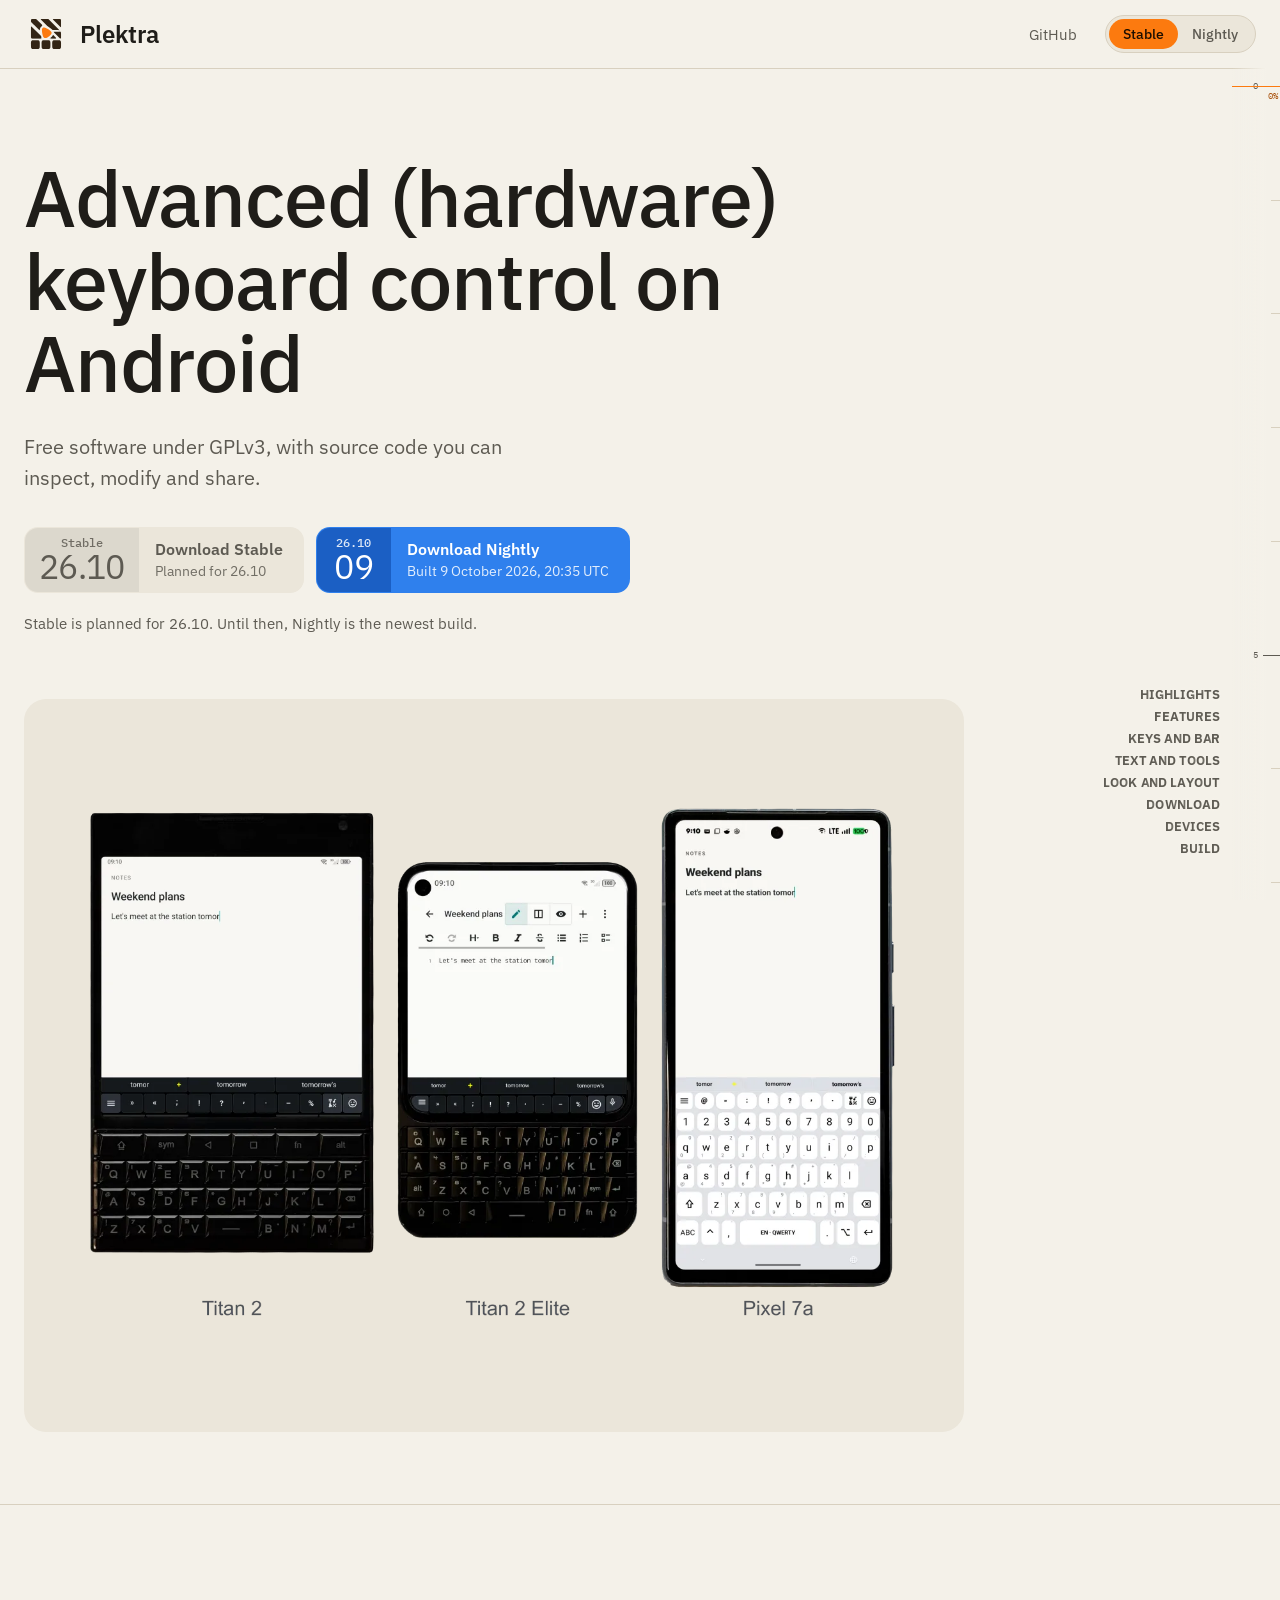
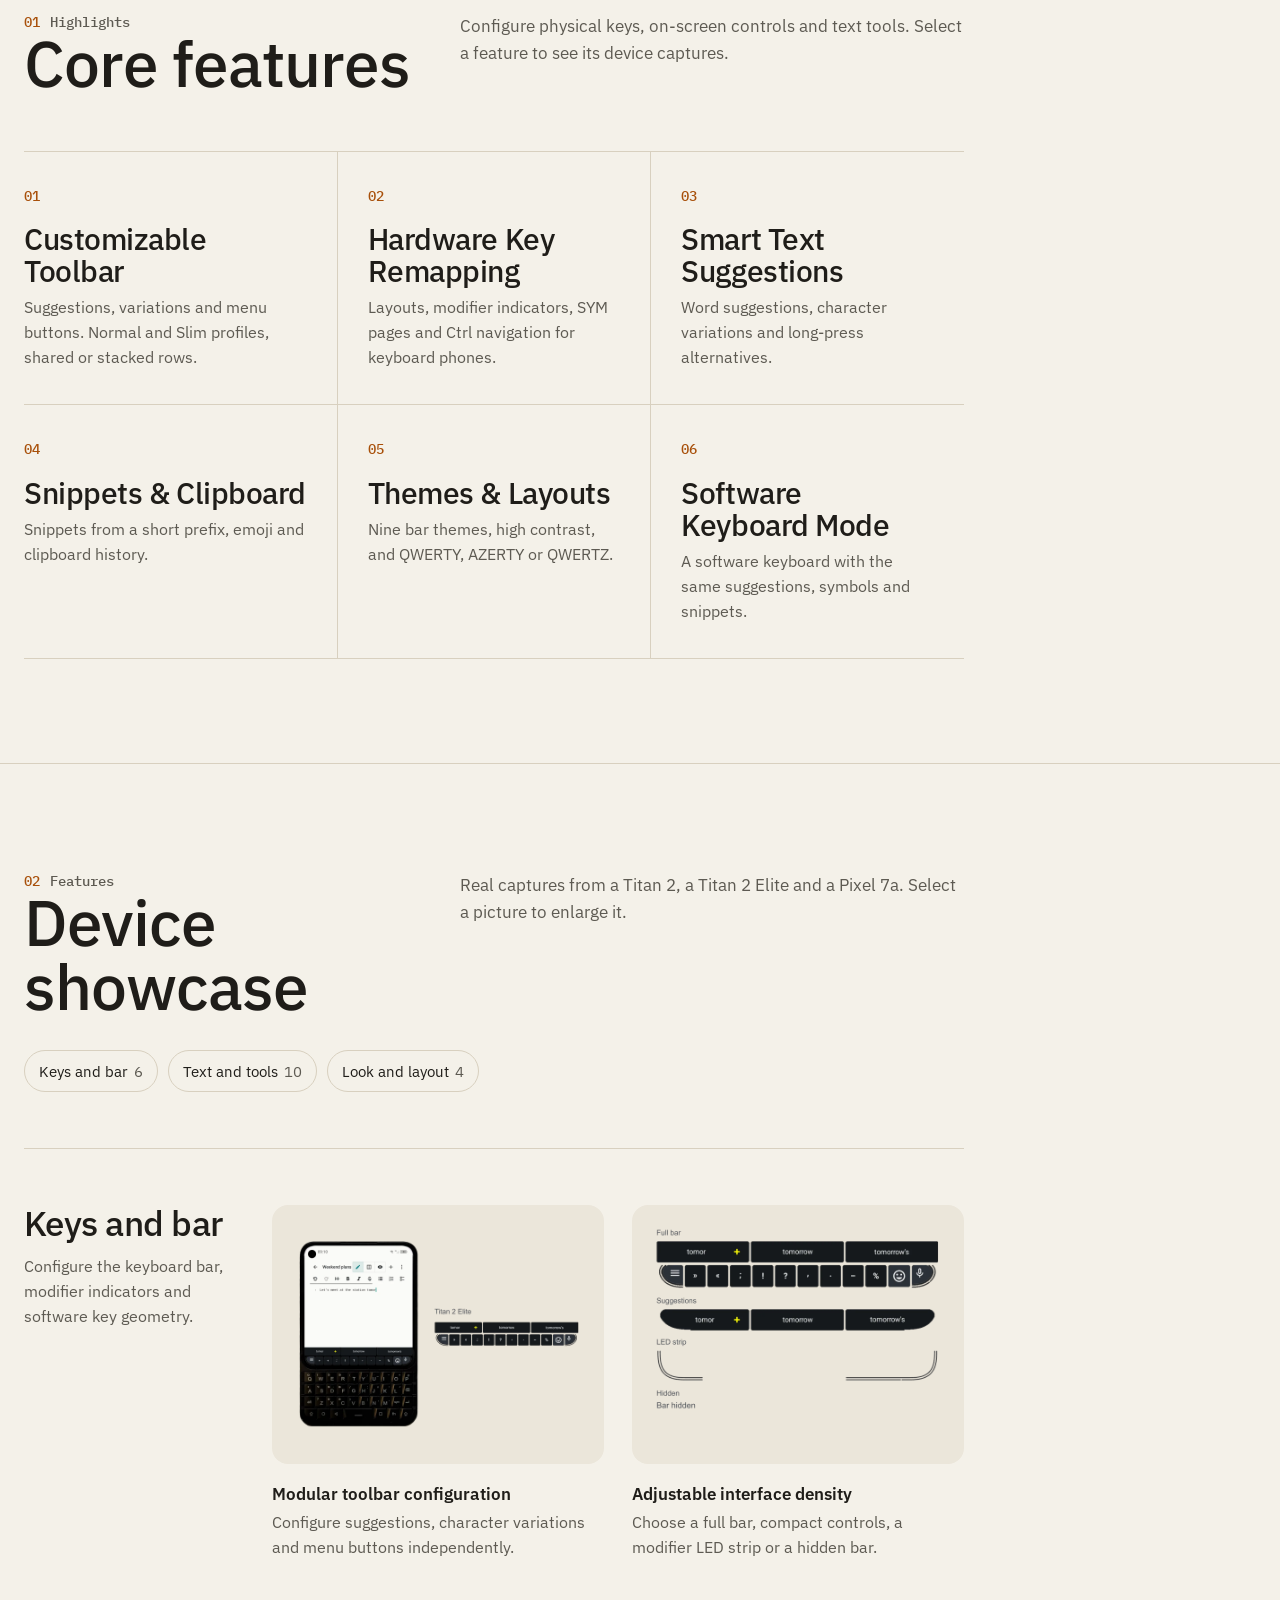
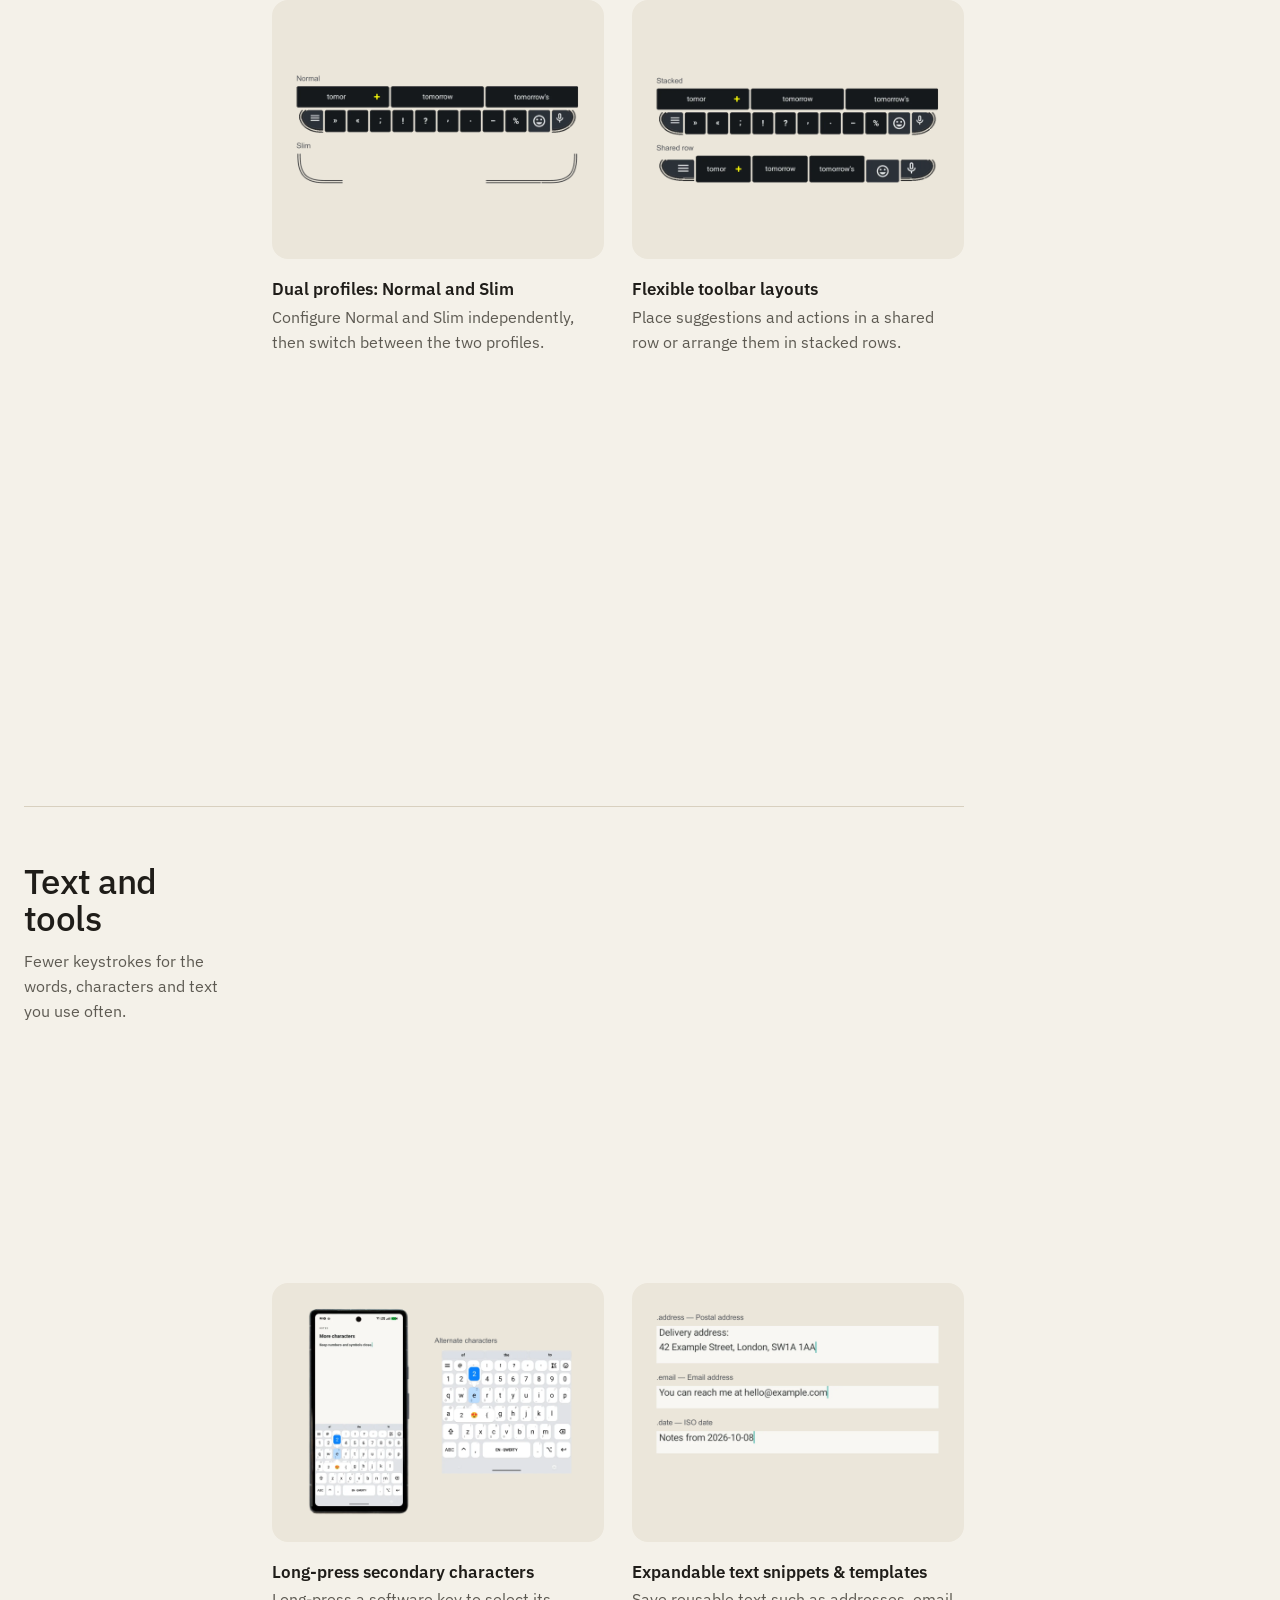
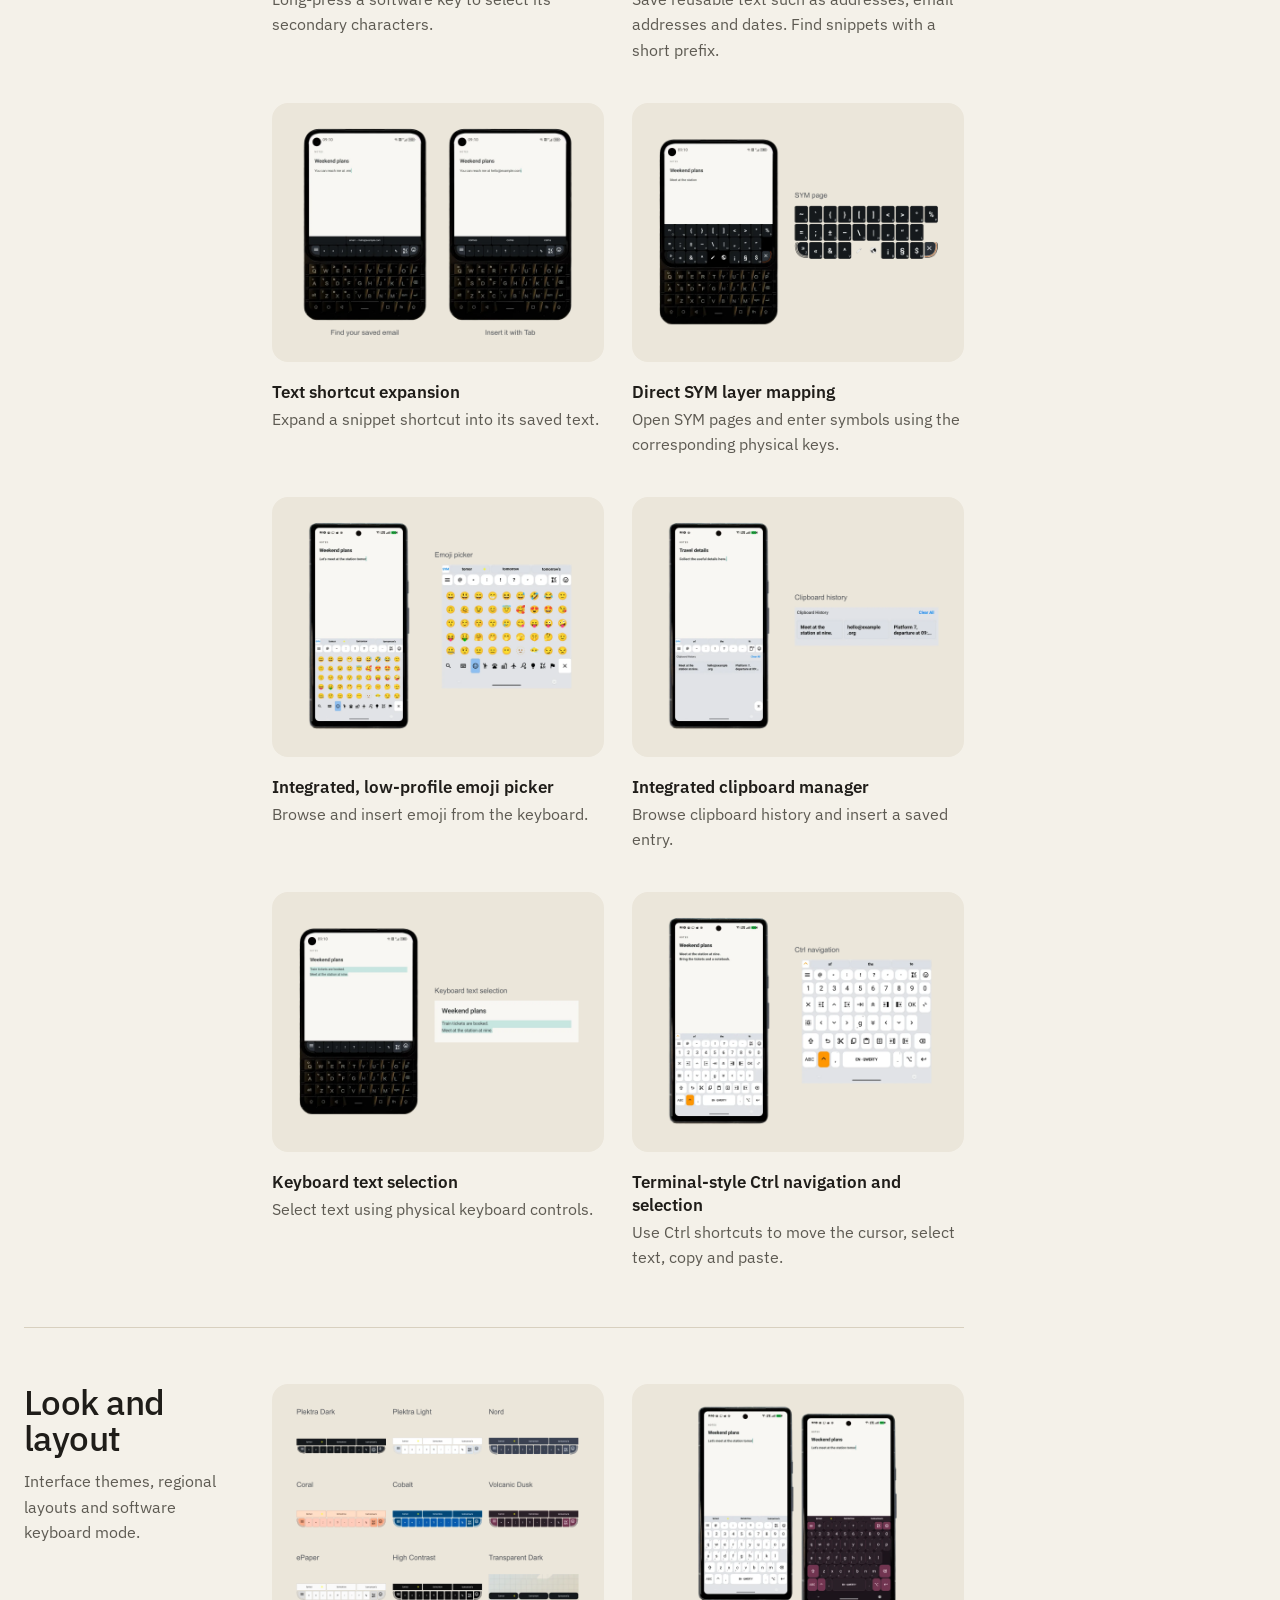
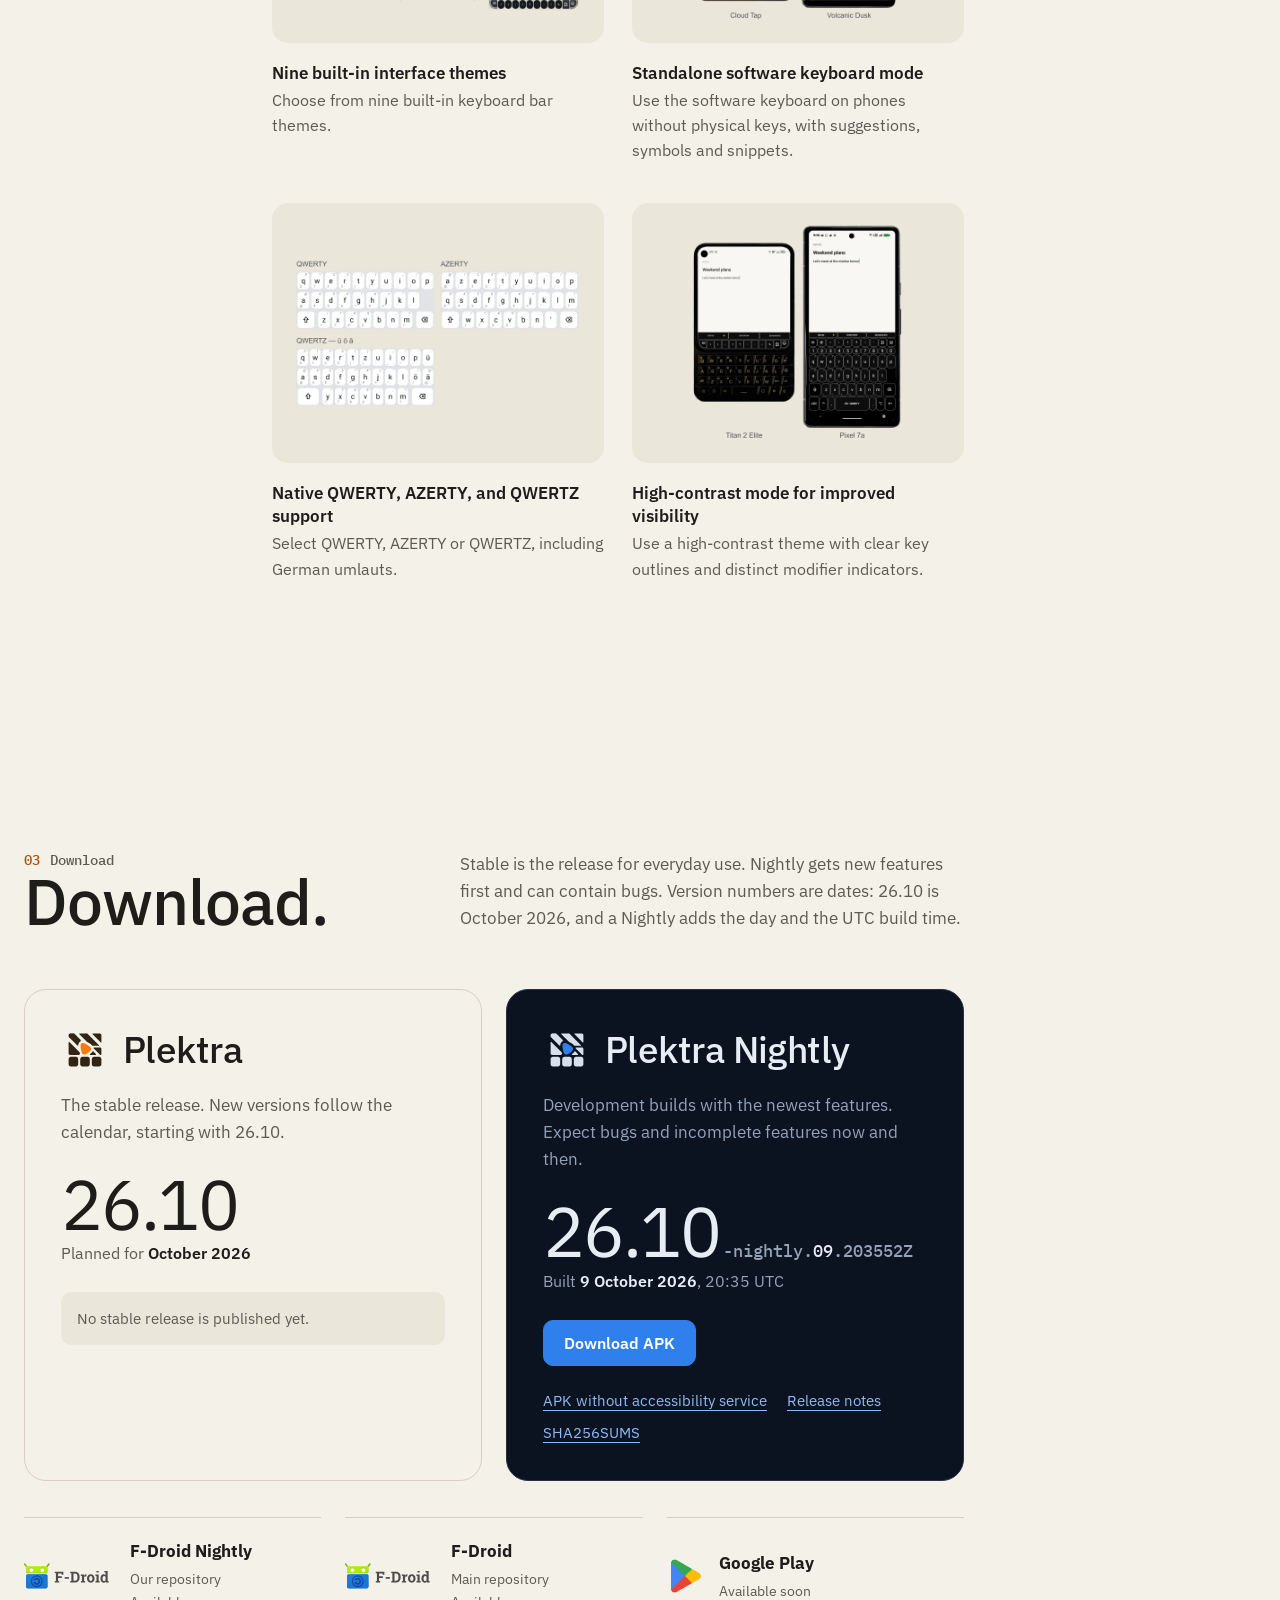
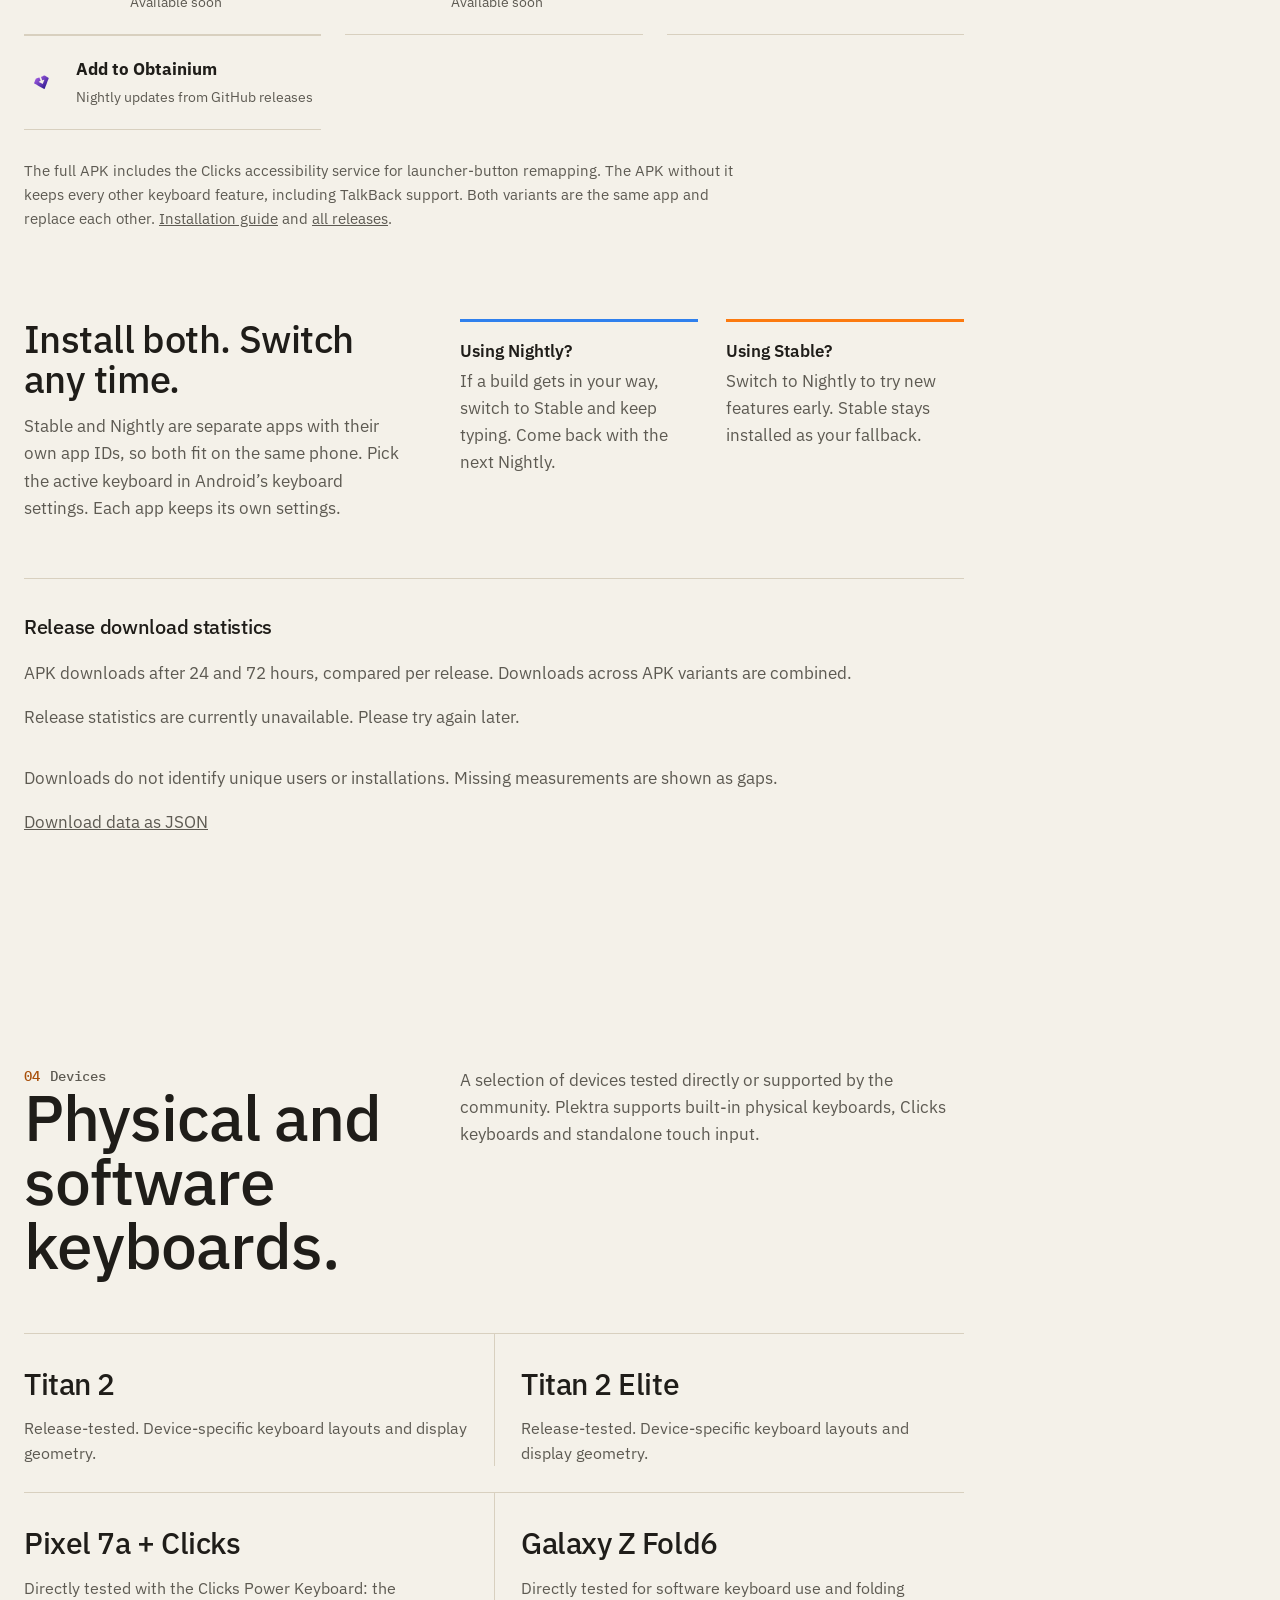
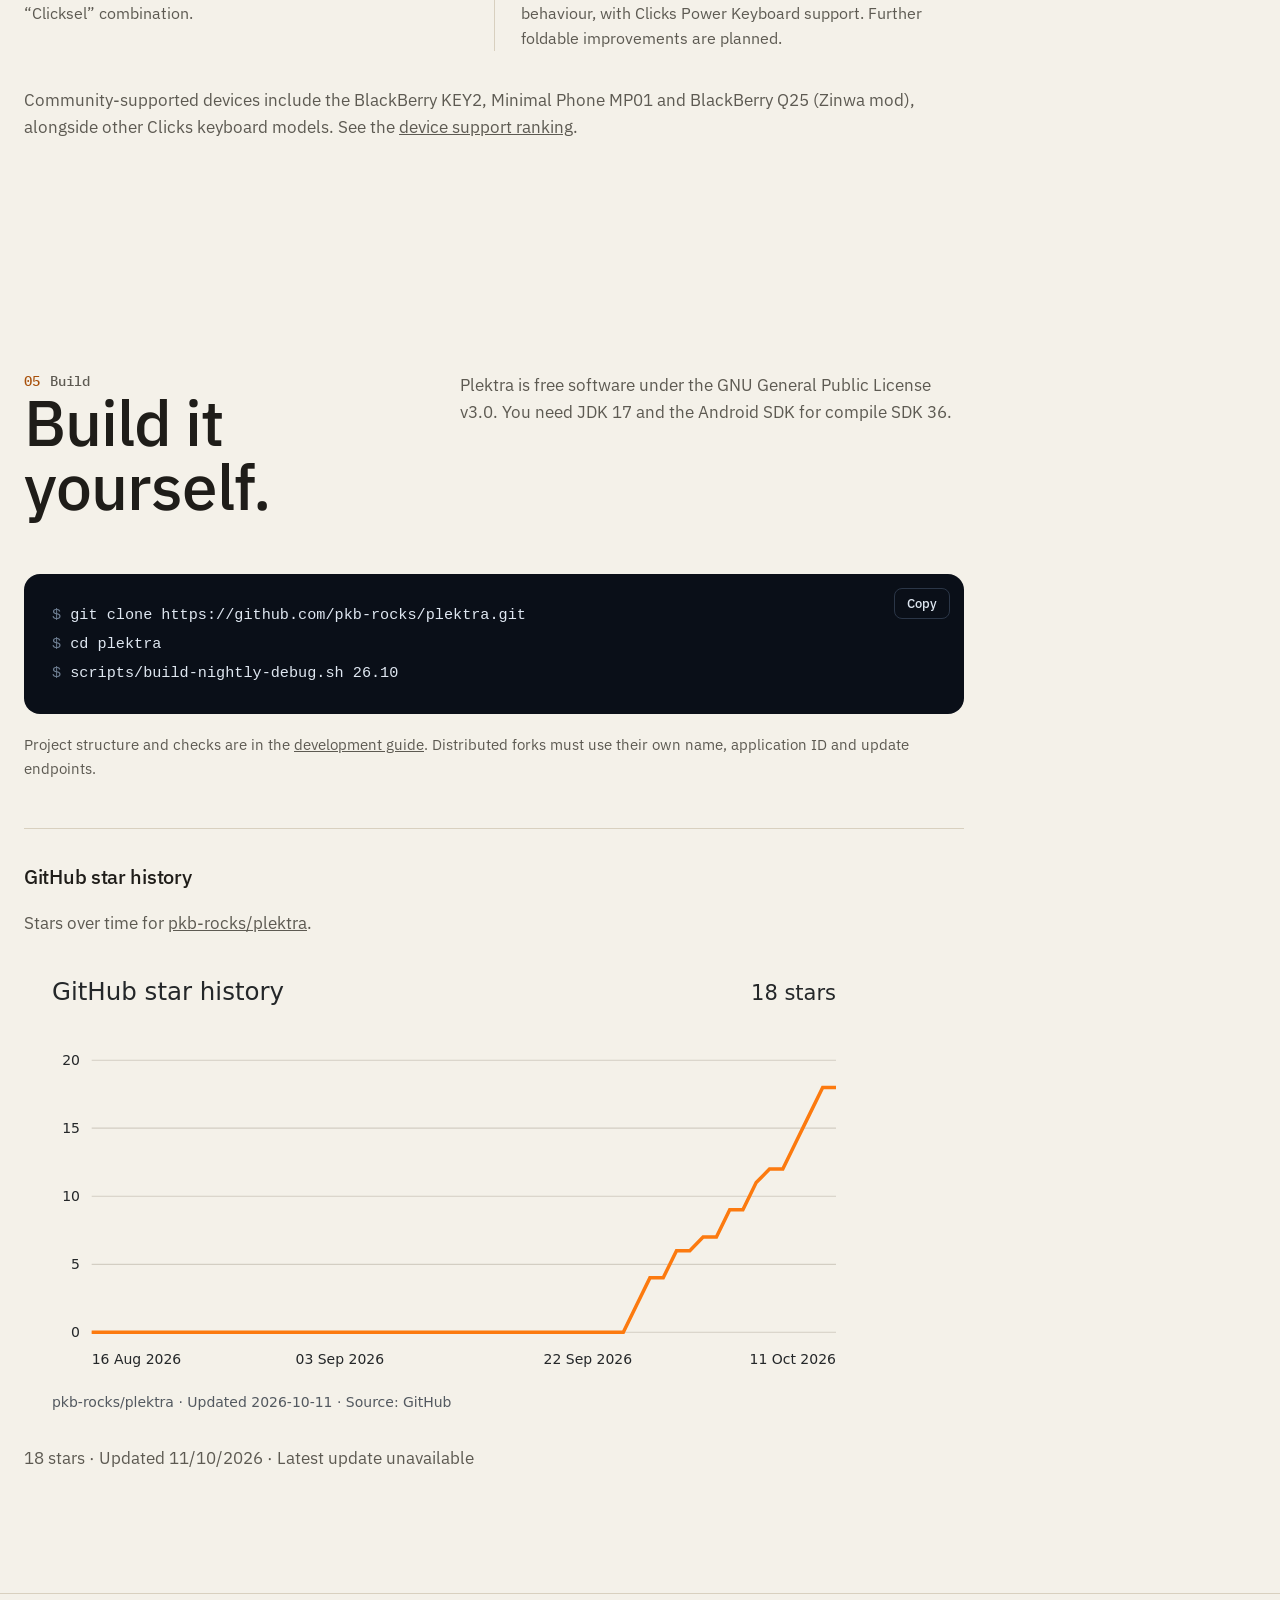
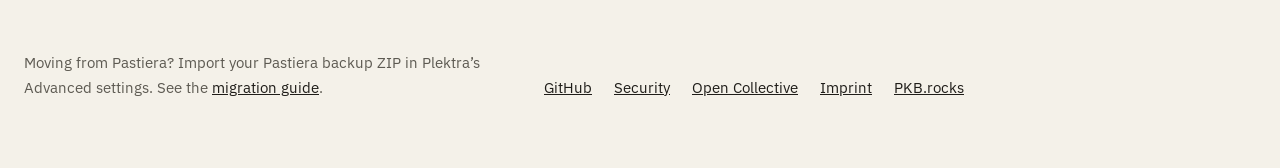
==== commit 86e7c3c4: "Version showcase image URLs by asset content Refresh image versions during asset generation and pres" ====
--- a/plektra/index.html
+++ b/plektra/index.html
@@ -513,8 +513,8 @@
           <p class="hero-meta" data-hero-meta data-reveal>Stable is planned for 26.10. Until then, Nightly is the newest build.</p>
         </div>
         <div class="hero-shot" data-reveal>
-          <img src="assets/shots/stable/01-devices.webp" data-shot="01-devices" width="1320" height="996"
-               alt="Plektra on a Unihertz Titan 2, a Titan 2 Elite and a Pixel 7a, each suggesting “tomorrow” in a note">
+          <img src="assets/shots/stable/01-devices.webp?v=52ab0d4caf44" data-shot="01-devices" width="1320" height="996"
+               alt="Plektra on a Unihertz Titan 2, a Titan 2 Elite and a Pixel 7a, each suggesting “tomorrow” in a note" data-shot-version="52ab0d4caf44">
         </div>
       </div>
 
@@ -562,27 +562,27 @@
             </div>
             <div class="grid" data-reveal-group>
               <figure class="feature" data-reveal>
-                <button class="shot" type="button"><img src="assets/shots/stable/02-keyboard-bar.webp" data-shot="02-keyboard-bar" width="1320" height="996" loading="lazy" alt="Titan 2 Elite with the keyboard bar showing suggestions and menu buttons"></button>
+                <button class="shot" type="button"><img src="assets/shots/stable/02-keyboard-bar.webp?v=5afc2421e320" data-shot="02-keyboard-bar" width="1320" height="996" loading="lazy" alt="Titan 2 Elite with the keyboard bar showing suggestions and menu buttons" data-shot-version="5afc2421e320"></button>
                 <figcaption><h4>Modular toolbar configuration</h4><p>Configure suggestions, character variations and menu buttons independently.</p></figcaption>
               </figure>
               <figure class="feature" data-reveal>
-                <button class="shot" type="button"><img src="assets/shots/stable/03-bar-configurations.webp" data-shot="03-bar-configurations" width="1320" height="996" loading="lazy" alt="Four bar configurations: full bar, suggestions with menu, LED strip and hidden"></button>
+                <button class="shot" type="button"><img src="assets/shots/stable/03-bar-configurations.webp?v=da94027ac4b0" data-shot="03-bar-configurations" width="1320" height="996" loading="lazy" alt="Four bar configurations: full bar, suggestions, LED strip and hidden" data-shot-version="da94027ac4b0"></button>
                 <figcaption><h4>Adjustable interface density</h4><p>Choose a full bar, compact controls, a modifier LED strip or a hidden bar.</p></figcaption>
               </figure>
               <figure class="feature" data-reveal>
-                <button class="shot" type="button"><img src="assets/shots/stable/04-slim-profile.webp" data-shot="04-slim-profile" width="1320" height="996" loading="lazy" alt="Normal and Slim keyboard bar profiles compared"></button>
+                <button class="shot" type="button"><img src="assets/shots/stable/04-slim-profile.webp?v=dc7537a576d0" data-shot="04-slim-profile" width="1320" height="996" loading="lazy" alt="Normal and Slim keyboard bar profiles compared" data-shot-version="dc7537a576d0"></button>
                 <figcaption><h4>Dual profiles: Normal and Slim</h4><p>Configure Normal and Slim independently, then switch between the two profiles.</p></figcaption>
               </figure>
               <figure class="feature" data-reveal>
-                <button class="shot" type="button"><img src="assets/shots/stable/05-shared-row.webp" data-shot="05-shared-row" width="1320" height="996" loading="lazy" alt="Stacked bar and shared row compared"></button>
+                <button class="shot" type="button"><img src="assets/shots/stable/05-shared-row.webp?v=615a6f9fb58e" data-shot="05-shared-row" width="1320" height="996" loading="lazy" alt="Stacked bar and shared row compared" data-shot-version="615a6f9fb58e"></button>
                 <figcaption><h4>Flexible toolbar layouts</h4><p>Place suggestions and actions in a shared row or arrange them in stacked rows.</p></figcaption>
               </figure>
               <figure class="feature" data-reveal>
-                <button class="shot" type="button"><img src="assets/shots/stable/14-modifiers.webp" data-shot="14-modifiers" width="1320" height="996" loading="lazy" alt="Keyboard bar showing an active and a locked modifier"></button>
+                <button class="shot" type="button"><img src="assets/shots/stable/14-modifiers.webp?v=c669325c4ba9" data-shot="14-modifiers" width="1320" height="996" loading="lazy" alt="Keyboard bar showing an active and a locked modifier" data-shot-version="c669325c4ba9"></button>
                 <figcaption><h4>Live modifier state indicators</h4><p>See active and locked modifiers in the keyboard bar or Android status bar.</p></figcaption>
               </figure>
               <figure class="feature" data-reveal>
-                <button class="shot" type="button"><img src="assets/shots/stable/20-key-arrangement.webp" data-shot="20-key-arrangement" width="1320" height="996" loading="lazy" alt="Software keyboard with ortholinear and staggered key arrangements"></button>
+                <button class="shot" type="button"><img src="assets/shots/stable/20-key-arrangement.webp?v=7b0d78a9ca62" data-shot="20-key-arrangement" width="1320" height="996" loading="lazy" alt="Software keyboard with ortholinear and staggered key arrangements" data-shot-version="7b0d78a9ca62"></button>
                 <figcaption><h4>Ortholinear and staggered key geometries</h4><p>Choose ortholinear or staggered rows for the software keyboard.</p></figcaption>
               </figure>
             </div>
@@ -595,43 +595,43 @@
             </div>
             <div class="grid" data-reveal-group>
               <figure class="feature" data-reveal>
-                <button class="shot" type="button"><img src="assets/shots/stable/06-suggestions.webp" data-shot="06-suggestions" width="1320" height="996" loading="lazy" alt="Word suggestions for a partly typed word"></button>
+                <button class="shot" type="button"><img src="assets/shots/stable/06-suggestions.webp?v=7d770089504e" data-shot="06-suggestions" width="1320" height="996" loading="lazy" alt="Word suggestions for a partly typed word" data-shot-version="7d770089504e"></button>
                 <figcaption><h4>Predictive text and completions</h4><p>Complete words from suggestions as you type. Dictionaries and locally learned next words are supported.</p></figcaption>
               </figure>
               <figure class="feature" data-reveal>
-                <button class="shot" type="button"><img src="assets/shots/stable/07-variations.webp" data-shot="07-variations" width="1320" height="996" loading="lazy" alt="Character variations for the last typed key in the bar"></button>
+                <button class="shot" type="button"><img src="assets/shots/stable/07-variations.webp?v=464a54945543" data-shot="07-variations" width="1320" height="996" loading="lazy" alt="Character variations for the last typed key in the bar" data-shot-version="464a54945543"></button>
                 <figcaption><h4>Contextual character variations</h4><p>Select accented letters and symbols from the variations for the current character.</p></figcaption>
               </figure>
               <figure class="feature" data-reveal>
-                <button class="shot" type="button"><img src="assets/shots/stable/19-key-popup.webp" data-shot="19-key-popup" width="1320" height="996" loading="lazy" alt="Long-press popup with alternate characters on the software keyboard"></button>
+                <button class="shot" type="button"><img src="assets/shots/stable/19-key-popup.webp?v=fb9c374abd46" data-shot="19-key-popup" width="1320" height="996" loading="lazy" alt="Long-press popup with alternate characters on the software keyboard" data-shot-version="fb9c374abd46"></button>
                 <figcaption><h4>Long-press secondary characters</h4><p>Long-press a software key to select its secondary characters.</p></figcaption>
               </figure>
               <figure class="feature" data-reveal>
-                <button class="shot" type="button"><img src="assets/shots/stable/08-snippet-selection.webp" data-shot="08-snippet-selection" width="1320" height="996" loading="lazy" alt="Saved snippets for an address, an email and a date"></button>
+                <button class="shot" type="button"><img src="assets/shots/stable/08-snippet-selection.webp?v=fca7f94e1740" data-shot="08-snippet-selection" width="1320" height="996" loading="lazy" alt="Saved snippets for an address, an email and a date" data-shot-version="fca7f94e1740"></button>
                 <figcaption><h4>Expandable text snippets &amp; templates</h4><p>Save reusable text such as addresses, email addresses and dates. Find snippets with a short prefix.</p></figcaption>
               </figure>
               <figure class="feature" data-reveal>
-                <button class="shot" type="button"><img src="assets/shots/stable/09-snippet-result.webp" data-shot="09-snippet-result" width="1320" height="996" loading="lazy" alt="A snippet shortcut before and after expansion"></button>
+                <button class="shot" type="button"><img src="assets/shots/stable/09-snippet-result.webp?v=8b7a8cc4364f" data-shot="09-snippet-result" width="1320" height="996" loading="lazy" alt="A snippet shortcut before and after expansion" data-shot-version="8b7a8cc4364f"></button>
                 <figcaption><h4>Text shortcut expansion</h4><p>Expand a snippet shortcut into its saved text.</p></figcaption>
               </figure>
               <figure class="feature" data-reveal>
-                <button class="shot" type="button"><img src="assets/shots/stable/10-symbols.webp" data-shot="10-symbols" width="1320" height="996" loading="lazy" alt="SYM page with symbols mapped to the physical keys"></button>
+                <button class="shot" type="button"><img src="assets/shots/stable/10-symbols.webp?v=5984451cc886" data-shot="10-symbols" width="1320" height="996" loading="lazy" alt="SYM page with symbols mapped to the physical keys" data-shot-version="5984451cc886"></button>
                 <figcaption><h4>Direct SYM layer mapping</h4><p>Open SYM pages and enter symbols using the corresponding physical keys.</p></figcaption>
               </figure>
               <figure class="feature" data-reveal>
-                <button class="shot" type="button"><img src="assets/shots/stable/11-emoji.webp" data-shot="11-emoji" width="1320" height="996" loading="lazy" alt="Emoji picker below a conversation"></button>
+                <button class="shot" type="button"><img src="assets/shots/stable/11-emoji.webp?v=e0724a37cbfa" data-shot="11-emoji" width="1320" height="996" loading="lazy" alt="Emoji picker below a conversation" data-shot-version="e0724a37cbfa"></button>
                 <figcaption><h4>Integrated, low-profile emoji picker</h4><p>Browse and insert emoji from the keyboard.</p></figcaption>
               </figure>
               <figure class="feature" data-reveal>
-                <button class="shot" type="button"><img src="assets/shots/stable/12-clipboard.webp" data-shot="12-clipboard" width="1320" height="996" loading="lazy" alt="Clipboard history with copied entries"></button>
+                <button class="shot" type="button"><img src="assets/shots/stable/12-clipboard.webp?v=c4061de36fc1" data-shot="12-clipboard" width="1320" height="996" loading="lazy" alt="Clipboard history with copied entries" data-shot-version="c4061de36fc1"></button>
                 <figcaption><h4>Integrated clipboard manager</h4><p>Browse clipboard history and insert a saved entry.</p></figcaption>
               </figure>
               <figure class="feature" data-reveal>
-                <button class="shot" type="button"><img src="assets/shots/stable/13-selection.webp" data-shot="13-selection" width="1320" height="996" loading="lazy" alt="Text selected with keyboard controls"></button>
+                <button class="shot" type="button"><img src="assets/shots/stable/13-selection.webp?v=5d66c13967f4" data-shot="13-selection" width="1320" height="996" loading="lazy" alt="Text selected with keyboard controls" data-shot-version="5d66c13967f4"></button>
                 <figcaption><h4>Keyboard text selection</h4><p>Select text using physical keyboard controls.</p></figcaption>
               </figure>
               <figure class="feature" data-reveal>
-                <button class="shot" type="button"><img src="assets/shots/stable/21-ctrl-navigation.webp" data-shot="21-ctrl-navigation" width="1320" height="996" loading="lazy" alt="Ctrl layer with navigation and editing actions on the keys"></button>
+                <button class="shot" type="button"><img src="assets/shots/stable/21-ctrl-navigation.webp?v=a1acb81e05c8" data-shot="21-ctrl-navigation" width="1320" height="996" loading="lazy" alt="Ctrl layer with navigation and editing actions on the keys" data-shot-version="a1acb81e05c8"></button>
                 <figcaption><h4>Terminal-style Ctrl navigation and selection</h4><p>Use Ctrl shortcuts to move the cursor, select text, copy and paste.</p></figcaption>
               </figure>
             </div>
@@ -644,19 +644,19 @@
             </div>
             <div class="grid" data-reveal-group>
               <figure class="feature" data-reveal>
-                <button class="shot" type="button"><img src="assets/shots/stable/15-hardware-themes.webp" data-shot="15-hardware-themes" width="1320" height="996" loading="lazy" alt="Nine keyboard bar themes, from Plektra Dark to Transparent Dark"></button>
+                <button class="shot" type="button"><img src="assets/shots/stable/15-hardware-themes.webp?v=2da25199390c" data-shot="15-hardware-themes" width="1320" height="996" loading="lazy" alt="Nine keyboard bar themes, from Plektra Dark to Transparent Dark" data-shot-version="2da25199390c"></button>
                 <figcaption><h4>Nine built-in interface themes</h4><p>Choose from nine built-in keyboard bar themes.</p></figcaption>
               </figure>
               <figure class="feature" data-reveal>
-                <button class="shot" type="button"><img src="assets/shots/stable/16-software-keyboard.webp" data-shot="16-software-keyboard" width="1320" height="996" loading="lazy" alt="Software keyboard on a Pixel 7a in two themes"></button>
+                <button class="shot" type="button"><img src="assets/shots/stable/16-software-keyboard.webp?v=3516acfd249b" data-shot="16-software-keyboard" width="1320" height="996" loading="lazy" alt="Software keyboard on a Pixel 7a in two themes" data-shot-version="3516acfd249b"></button>
                 <figcaption><h4>Standalone software keyboard mode</h4><p>Use the software keyboard on phones without physical keys, with suggestions, symbols and snippets.</p></figcaption>
               </figure>
               <figure class="feature" data-reveal>
-                <button class="shot" type="button"><img src="assets/shots/stable/17-layouts.webp" data-shot="17-layouts" width="1320" height="996" loading="lazy" alt="QWERTY, AZERTY and QWERTZ layouts"></button>
+                <button class="shot" type="button"><img src="assets/shots/stable/17-layouts.webp?v=0de84ca6a3f9" data-shot="17-layouts" width="1320" height="996" loading="lazy" alt="QWERTY, AZERTY and QWERTZ layouts" data-shot-version="0de84ca6a3f9"></button>
                 <figcaption><h4>Native QWERTY, AZERTY, and QWERTZ support</h4><p>Select QWERTY, AZERTY or QWERTZ, including German umlauts.</p></figcaption>
               </figure>
               <figure class="feature" data-reveal>
-                <button class="shot" type="button"><img src="assets/shots/stable/18-high-contrast.webp" data-shot="18-high-contrast" width="1320" height="996" loading="lazy" alt="High-contrast theme on a Titan 2 Elite and a Pixel 7a"></button>
+                <button class="shot" type="button"><img src="assets/shots/stable/18-high-contrast.webp?v=d9c594dfec5b" data-shot="18-high-contrast" width="1320" height="996" loading="lazy" alt="High-contrast theme on a Titan 2 Elite and a Pixel 7a" data-shot-version="d9c594dfec5b"></button>
                 <figcaption><h4>High-contrast mode for improved visibility</h4><p>Use a high-contrast theme with clear key outlines and distinct modifier indicators.</p></figcaption>
               </figure>
             </div>
@@ -841,7 +841,7 @@
 
       const root = document.documentElement;
       const shots = [...document.querySelectorAll("img[data-shot]")];
-      const shotSrc = (img, channel) => `assets/shots/${channel}/${img.dataset.shot}.webp`;
+      const shotSrc = (img, channel) => `assets/shots/${channel}/${img.dataset.shot}.webp${img.dataset.shotVersion ? `?v=${img.dataset.shotVersion}` : ""}`;
       const state = { stable: undefined, nightly: undefined };
 
       // CalVer: YY.MM[.N] for Stable, YY.MM-nightly.DD.HHmmssZ for Nightly (UTC build time).
